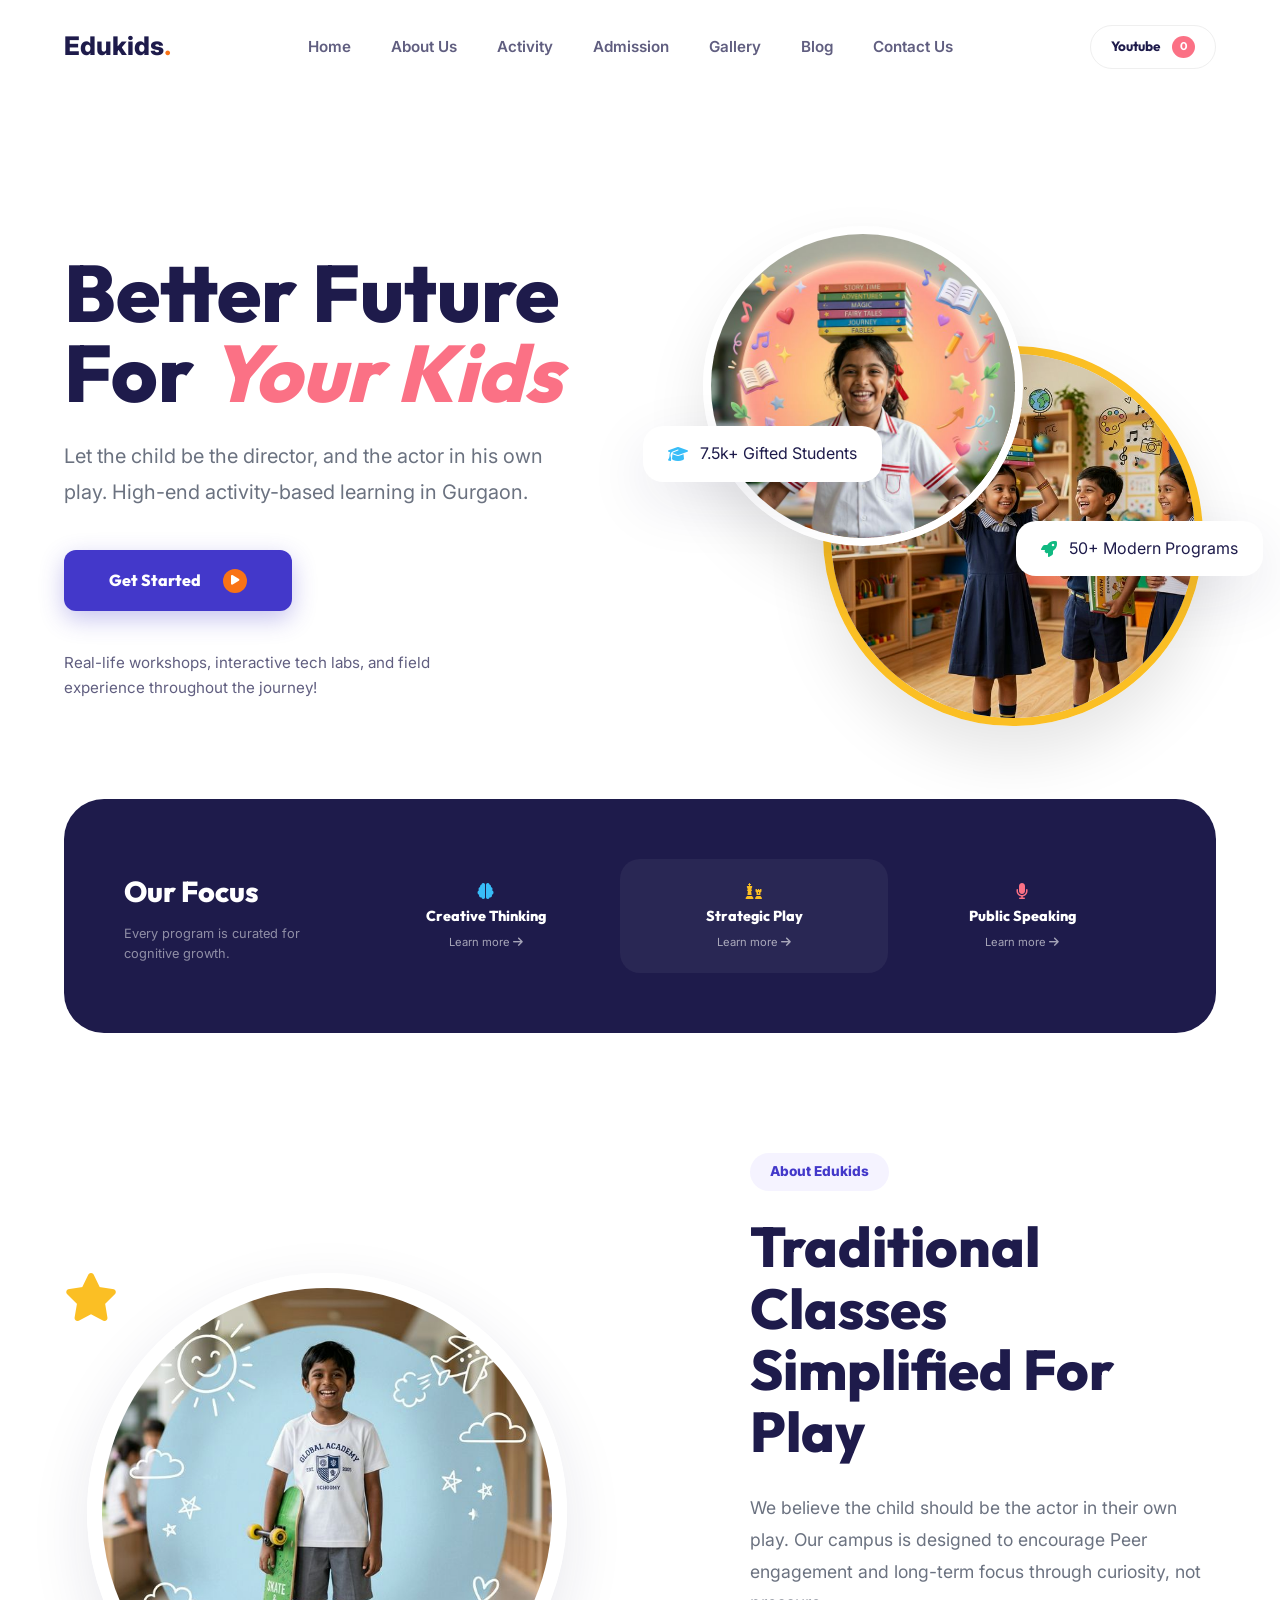
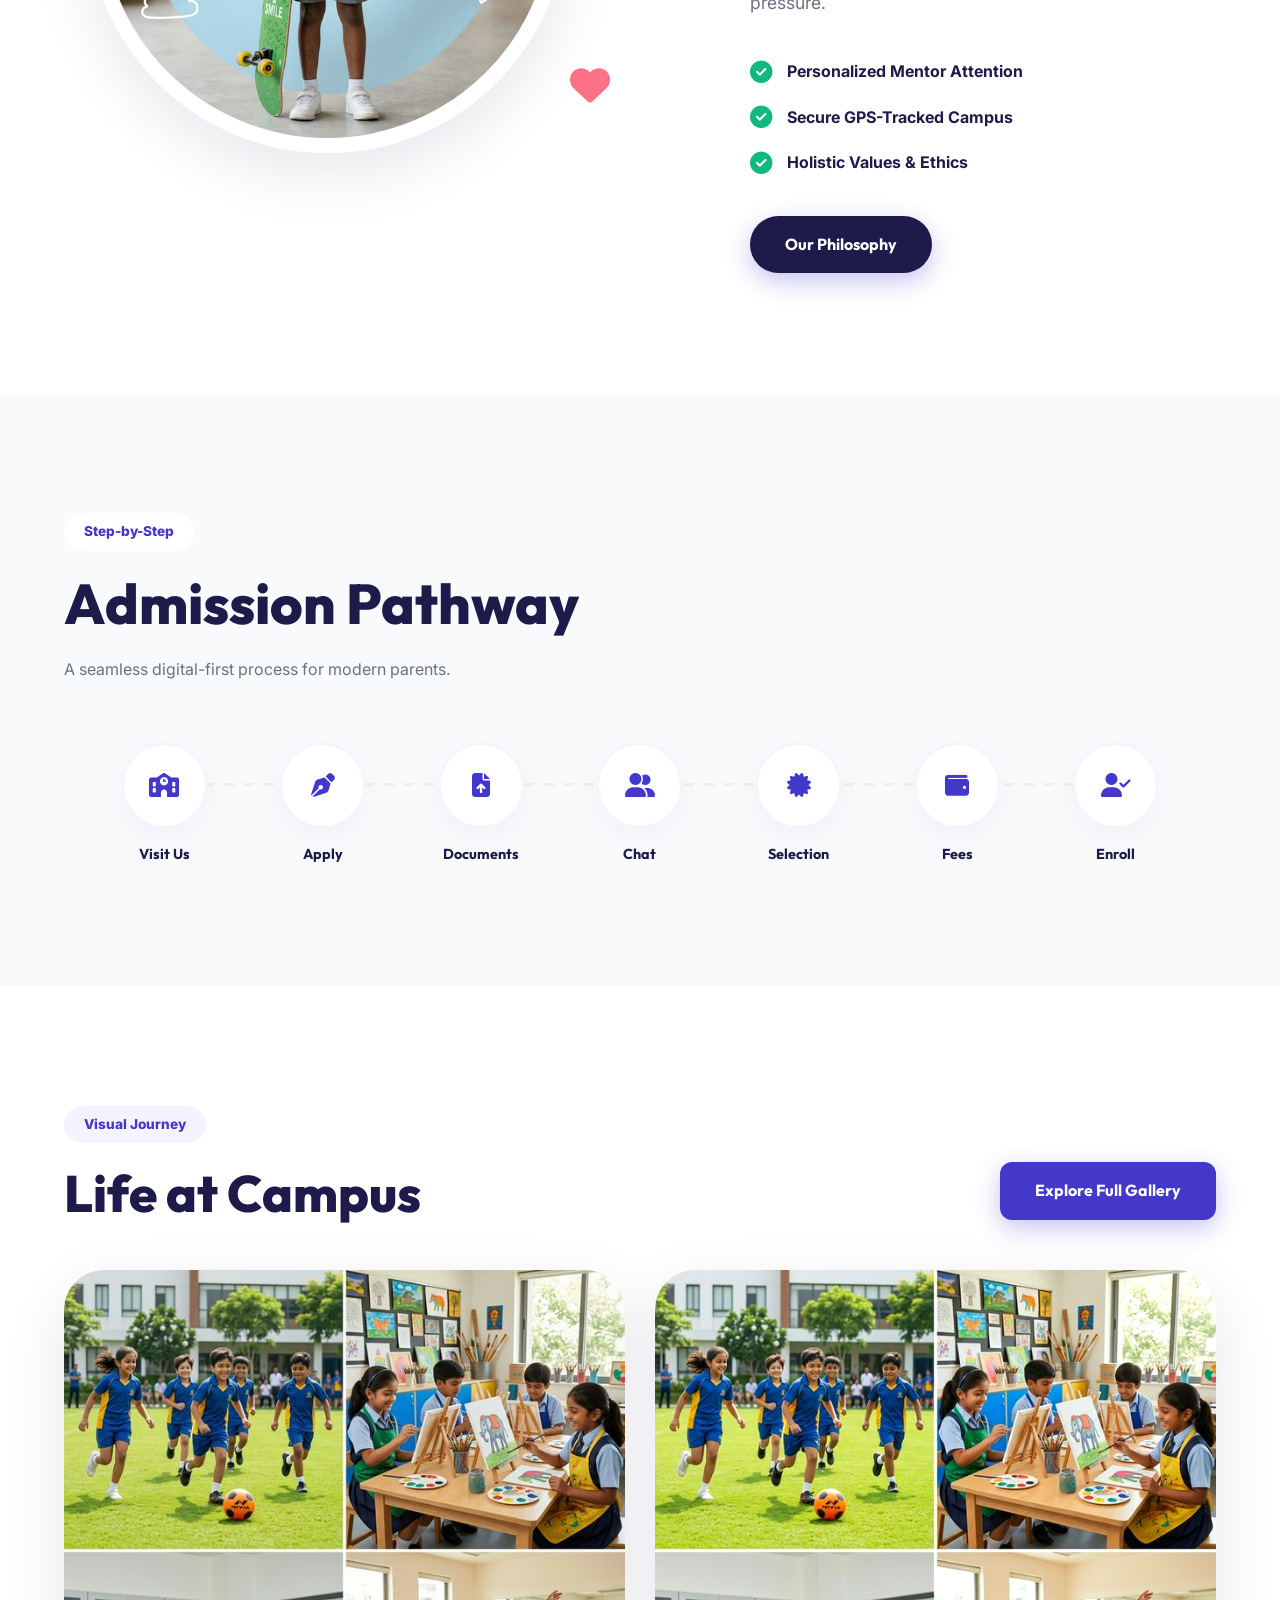
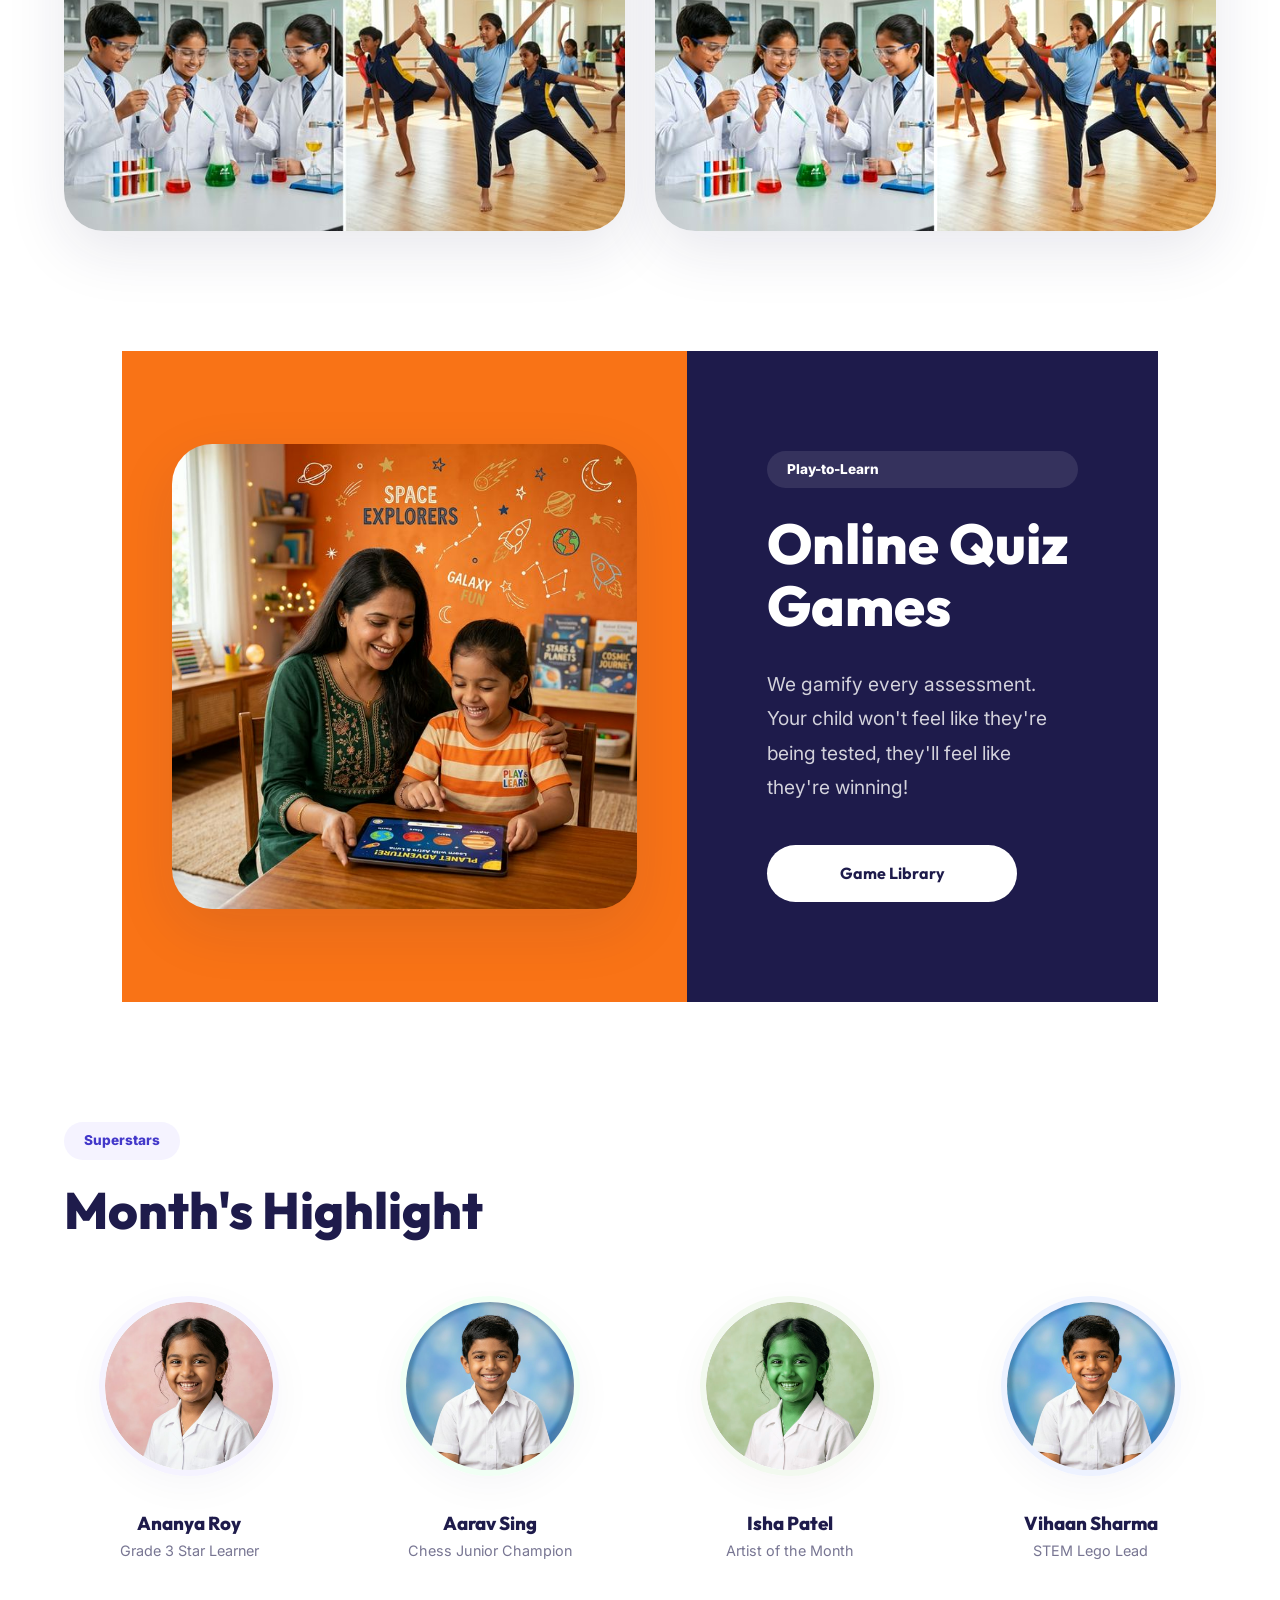
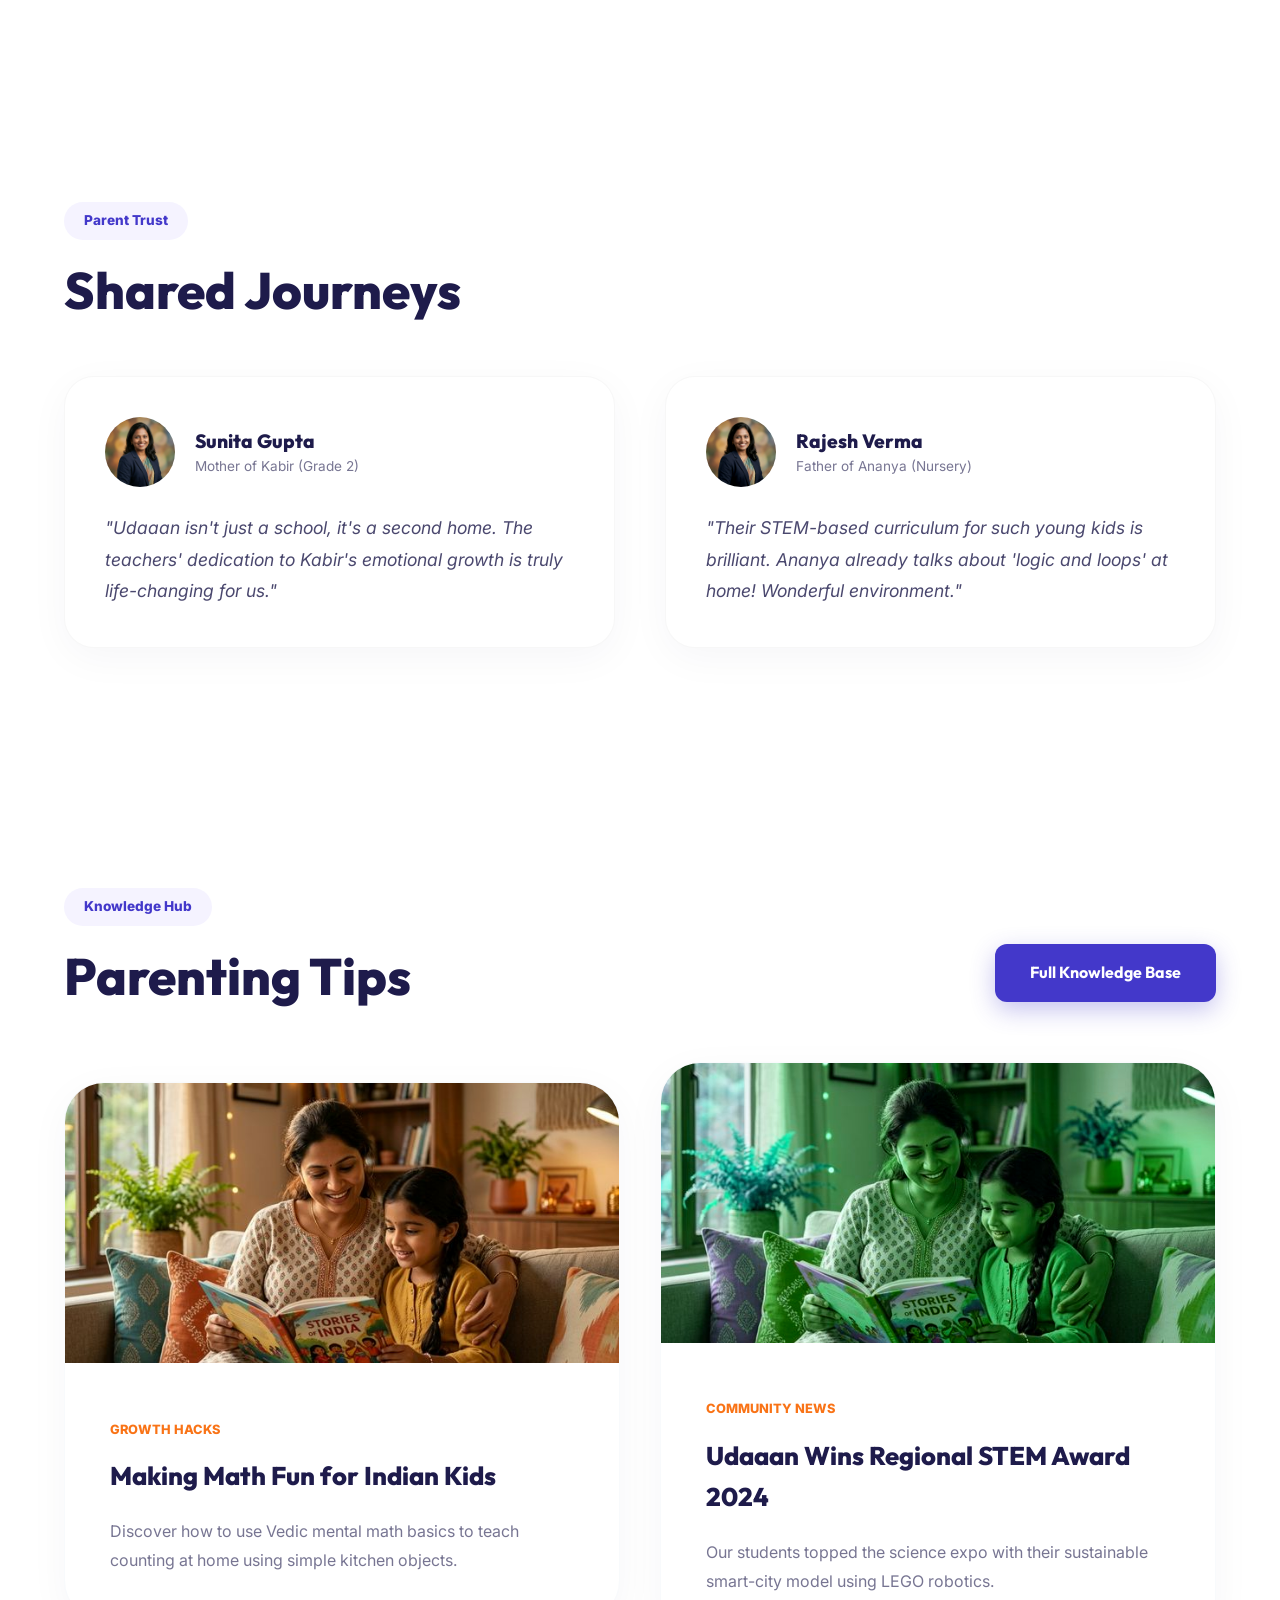
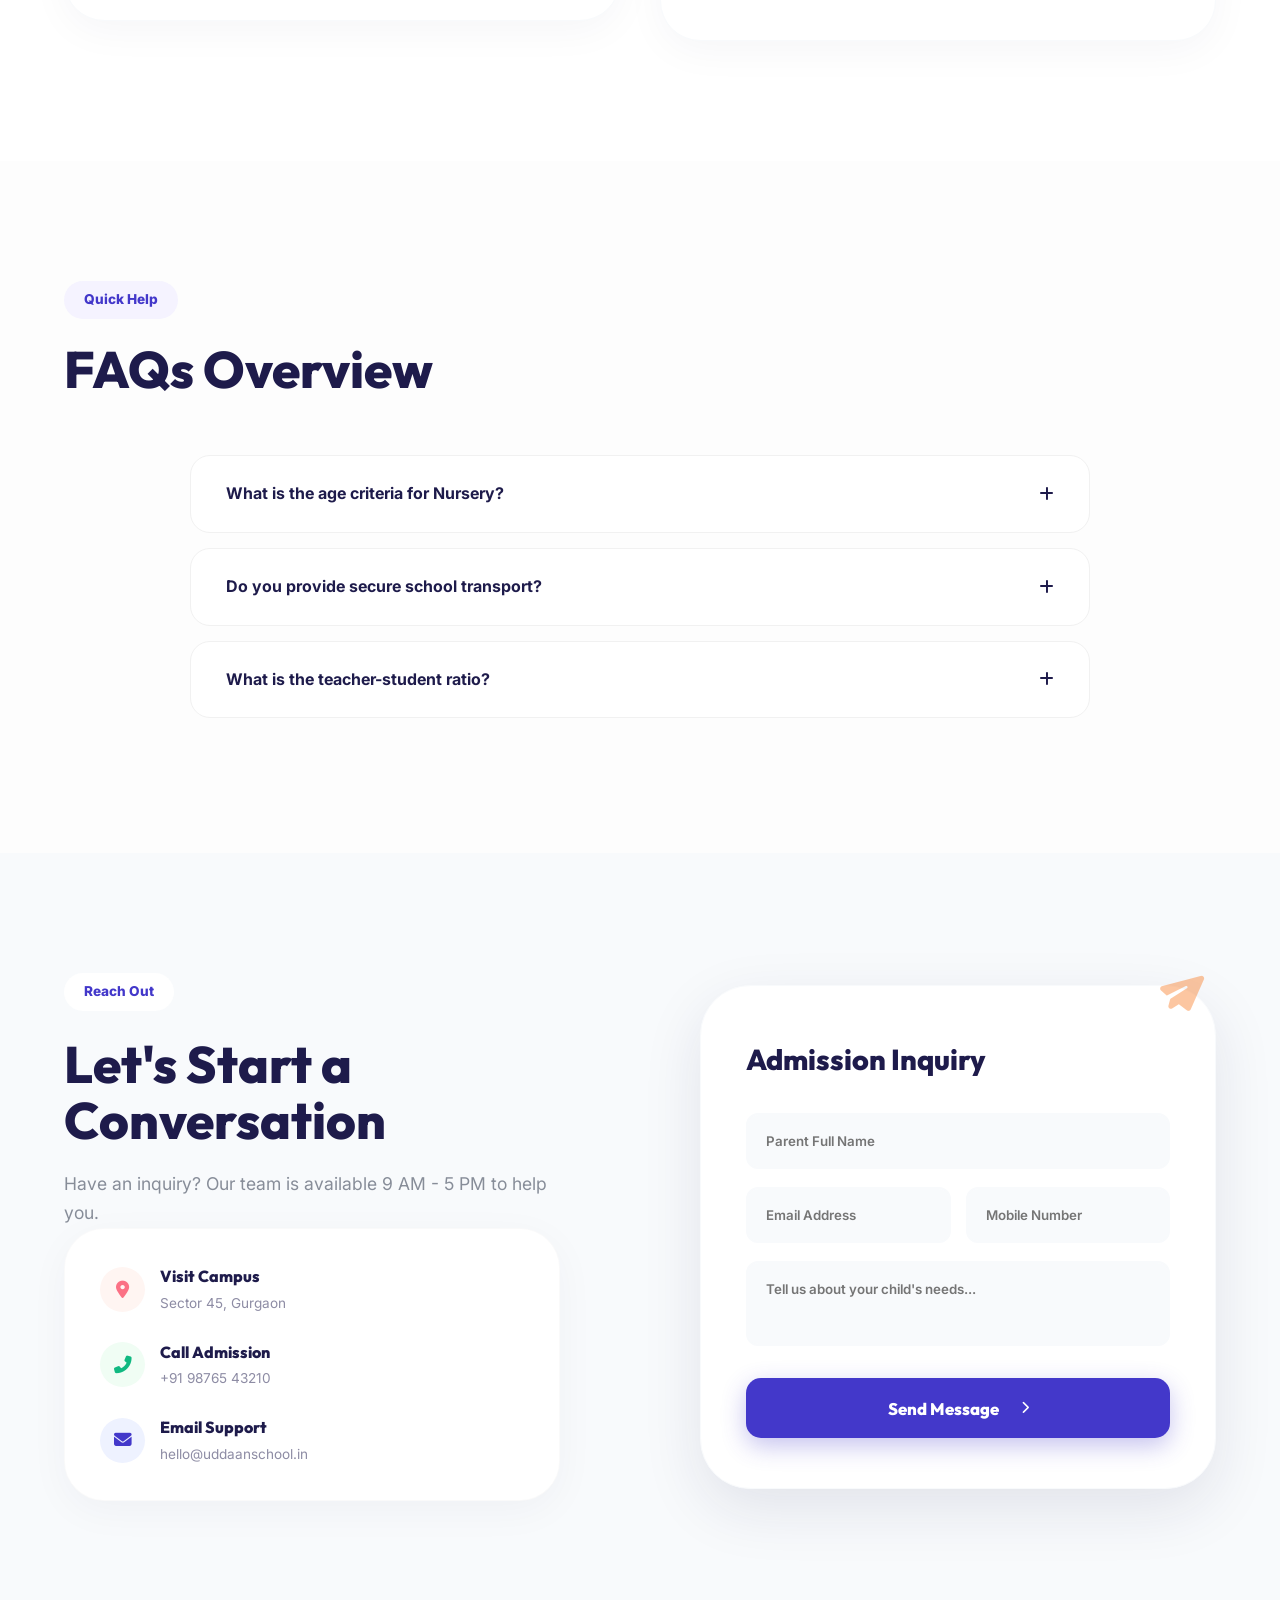
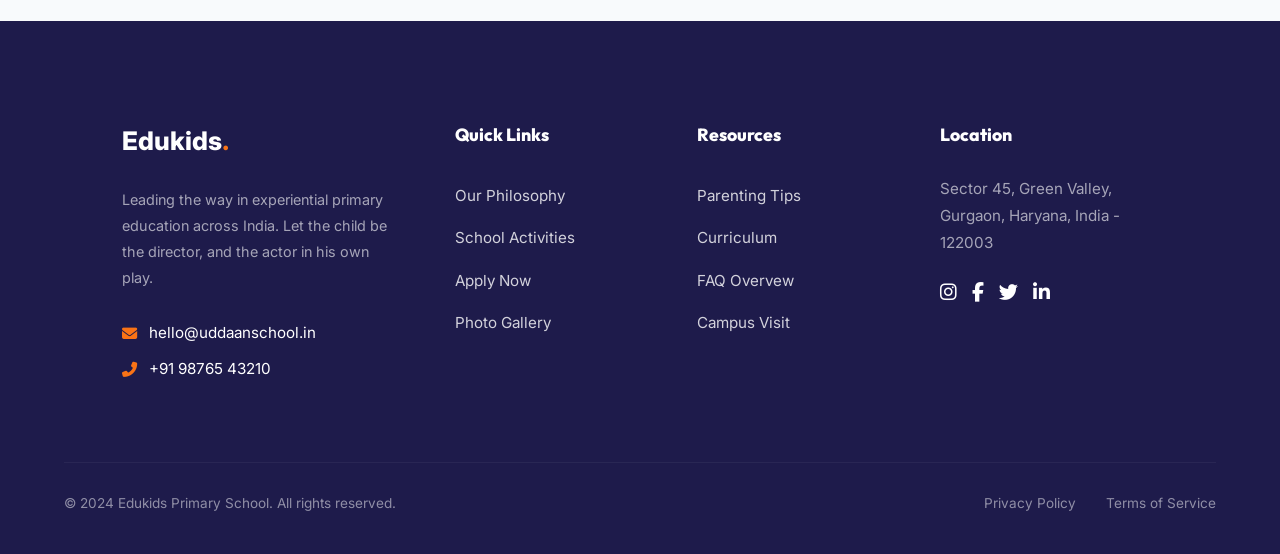
==== index.html @ b92ad5f3 "Initialize Edukids website for Vercel deployment" ====
<!DOCTYPE html>
<html lang="en">
<head>
    <meta charset="UTF-8">
    <meta name="viewport" content="width=device-width, initial-scale=1.0">
    <title>Edukids | The Future of Indian Primary Education</title>
    <link rel="stylesheet" href="style.css">
    <link rel="stylesheet" href="https://cdnjs.cloudflare.com/ajax/libs/font-awesome/6.4.0/css/all.min.css">
    <style>
        /* Specific Hero styles matching Edukids screenshot */
        .hero-images-container { position: relative; width: 500px; height: 500px; margin: 0 auto; }
        .circle-hero-1 { width: 320px; height: 320px; border-radius: 50%; border: 8px solid white; box-shadow: 0 30px 60px rgba(0,0,0,0.1); position: absolute; top: 0; left: 0; z-index: 2; object-fit: cover; }
        .circle-hero-2 { width: 380px; height: 380px; border-radius: 50%; border: 8px solid var(--accent-yellow); box-shadow: 0 30px 60px rgba(0,0,0,0.1); position: absolute; bottom: 0; right: 0; z-index: 1; object-fit: cover; }
        .stat-badge-1 { top: 40%; left: -60px; }
        .stat-badge-2 { bottom: 30%; right: -60px; }

        /* Program pills from screenshot */
        .program-pills { background: var(--primary-navy); padding: 60px; border-radius: 40px; color: white; display: flex; justify-content: space-between; align-items: center; margin-top: -60px; position: relative; z-index: 10; }
        .program-pill-item { text-align: center; flex: 1; transition: var(--transition); padding: 20px; border-radius: 20px; }
        .program-pill-item:hover { background: rgba(255,255,255,0.05); }

        /* FAQ Accordion */
        .faq-item { background: var(--white); border-radius: 20px; margin-bottom: 15px; overflow: hidden; border: 1px solid #f1f1f1; }
        .faq-header { padding: 25px 35px; cursor: pointer; display: flex; justify-content: space-between; align-items: center; font-weight: 700; transition: var(--transition); color: var(--primary-navy); }
        .faq-header:hover { background: #fcfcfc; }
        .faq-body { padding: 0 35px; max-height: 0; transition: all 0.5s cubic-bezier(0.4, 0, 0.2, 1); opacity: 0; color: var(--text-muted); }
        .faq-item.active .faq-body { padding: 0 35px 35px; max-height: 300px; opacity: 1; }
        .faq-item.active .faq-header i { transform: rotate(180deg); color: var(--accent-orange); }

        /* Testimonials */
        .testimonial-card { background: white; padding: 40px; border-radius: 30px; border: 1px solid rgba(0,0,0,0.03); box-shadow: var(--shadow-soft); transition: var(--transition); }
        .testimonial-card:hover { transform: translateY(-10px); box-shadow: var(--shadow-medium); }
    </style>
</head>
<body>

    <header id="header-placeholder"></header>

    <main>
        <!-- 1. HOME BANNER (HERO) -->
        <section class="hero">
            <div class="container grid-2">
                <div class="hero-content">
                    <h1 class="hero-title">Better Future For <span>Your Kids</span></h1>
                    <p class="mb-40" style="font-size: 1.25rem; color: var(--text-muted); line-height: 1.8;">Let the child be the director, and the actor in his own play. High-end activity-based learning in Gurgaon.</p>
                    <a href="admissions.html" class="btn btn-primary" style="background: var(--primary-indigo); padding: 18px 45px; border-radius: 12px; font-weight: 800;">
                        Get Started 
                        <span style="background: var(--accent-orange); width: 24px; height: 24px; border-radius: 50%; display: inline-flex; align-items: center; justify-content: center; font-size: 0.7rem; margin-left: 10px;"><i class="fas fa-play"></i></span>
                    </a>
                    <p class="mt-40" style="font-size: 0.95rem; opacity: 0.7; max-width: 450px;">Real-life workshops, interactive tech labs, and field experience throughout the journey!</p>
                </div>
                <div class="hero-images">
                    <div class="hero-images-container floating">
                        <img src="girl_hero.png" alt="Indian Girl" class="circle-hero-1">
                        <img src="hero_main.png" alt="Indian Boy" class="circle-hero-2">
                        <div class="float-stats stat-badge-1"><i class="fas fa-graduation-cap" style="color: #38bdf8;"></i> 7.5k+ Gifted Students</div>
                        <div class="float-stats stat-badge-2"><i class="fas fa-rocket" style="color: #10b981;"></i> 50+ Modern Programs</div>
                    </div>
                </div>
            </div>
        </section>

        <!-- 2. PROGRAMS PREVIEW -->
        <section style="padding: 0 5%;">
             <div class="container program-pills reveal">
                <div style="flex: 1; max-width: 250px;"><h2 style="font-size: 1.8rem; margin-bottom: 10px;">Our Focus</h2><p style="opacity: 0.5; font-size: 0.8rem;">Every program is curated for cognitive growth.</p></div>
                <div class="program-pill-item"><i class="fas fa-brain" style="color: #38bdf8;"></i><h4 style="font-size: 0.9rem;">Creative Thinking</h4><a href="#" style="font-size: 0.7rem; opacity: 0.6;">Learn more <i class="fas fa-arrow-right"></i></a></div>
                <div class="program-pill-item" style="background: rgba(255,255,255,0.05);"><i class="fas fa-chess" style="color: #fbbf24;"></i><h4 style="font-size: 0.9rem;">Strategic Play</h4><a href="#" style="font-size: 0.7rem; opacity: 0.6;">Learn more <i class="fas fa-arrow-right"></i></a></div>
                <div class="program-pill-item"><i class="fas fa-microphone" style="color: #fb7185;"></i><h4 style="font-size: 0.9rem;">Public Speaking</h4><a href="#" style="font-size: 0.7rem; opacity: 0.6;">Learn more <i class="fas fa-arrow-right"></i></a></div>
             </div>
        </section>

        <!-- 2. ABOUT US PREVIEW -->
        <section class="reveal">
            <div class="container grid-2" style="align-items: center;">
                <div style="position: relative; display: flex; justify-content: center;">
                    <img src="boy_skateboard.png" alt="About" style="width: 480px; height: 480px; border-radius: 50%; object-fit: cover; border: 15px solid white; box-shadow: var(--shadow-medium);">
                    <i class="fas fa-star doodle floating" style="top: 0; left: 0; color: #fbbf24; font-size: 3rem; opacity: 1;"></i>
                    <i class="fas fa-heart doodle" style="bottom: 10%; right: -20px; color: #fb7185; font-size: 2.5rem; opacity: 1;"></i>
                </div>
                <div style="padding-left: 60px;">
                    <span class="section-tag">About Edukids</span>
                    <h2 class="hero-title" style="font-size: 3.5rem; line-height: 1.1;">Traditional Classes <br>Simplified For Play</h2>
                    <p style="margin-top: 30px; font-size: 1.1rem; color: var(--text-muted); line-height: 1.8;">We believe the child should be the actor in their own play. Our campus is designed to encourage Peer engagement and long-term focus through curiosity, not pressure.</p>
                    <ul class="mt-40">
                        <li class="mb-20" style="font-weight: 700; display: flex; align-items: center; gap: 15px;"><i class="fas fa-check-circle" style="color: #10b981; font-size: 1.4rem;"></i> Personalized Mentor Attention</li>
                        <li class="mb-20" style="font-weight: 700; display: flex; align-items: center; gap: 15px;"><i class="fas fa-check-circle" style="color: #10b981; font-size: 1.4rem;"></i> Secure GPS-Tracked Campus</li>
                        <li style="font-weight: 700; display: flex; align-items: center; gap: 15px;"><i class="fas fa-check-circle" style="color: #10b981; font-size: 1.4rem;"></i> Holistic Values & Ethics</li>
                    </ul>
                    <a href="about.html" class="btn btn-primary" style="margin-top: 40px; background: var(--primary-navy);">Our Philosophy</a>
                </div>
            </div>
        </section>

        <!-- 3. ADMISSION PROCESS FLOWCHART -->
        <section style="background: #f8fafc;">
            <div class="container">
                <div class="text-center mb-60">
                    <span class="section-tag" style="background: white;">Step-by-Step</span>
                    <h2 class="hero-title" style="font-size: 3.5rem;">Admission Pathway</h2>
                    <p style="margin-top: 20px; color: var(--text-muted);">A seamless digital-first process for modern parents.</p>
                </div>
                <div class="process-flow reveal">
                    <div class="process-step"><i class="fas fa-school"></i> <h4>Visit Us</h4></div>
                    <div class="process-step"><i class="fas fa-pen-nib"></i> <h4>Apply</h4></div>
                    <div class="process-step"><i class="fas fa-file-upload"></i> <h4>Documents</h4></div>
                    <div class="process-step"><i class="fas fa-user-friends"></i> <h4>Chat</h4></div>
                    <div class="process-step"><i class="fas fa-certificate"></i> <h4>Selection</h4></div>
                    <div class="process-step"><i class="fas fa-wallet"></i> <h4>Fees</h4></div>
                    <div class="process-step"><i class="fas fa-user-check"></i> <h4>Enroll</h4></div>
                </div>
            </div>
        </section>

        <!-- 4. GALLERY PREVIEW -->
        <section class="reveal">
            <div class="container">
                <div style="display: flex; justify-content: space-between; align-items: flex-end; margin-bottom: 50px;">
                    <div><span class="section-tag">Visual Journey</span><h2 class="hero-title" style="font-size: 3.2rem; margin: 0;">Life at Campus</h2></div>
                    <a href="gallery.html" class="btn btn-primary" style="background: var(--primary-indigo); border-radius: 12px;">Explore Full Gallery</a>
                </div>
                <div class="grid-2" style="gap: 30px;">
                    <img src="gallery.png" alt="Gallery" style="width: 100%; border-radius: 40px; box-shadow: var(--shadow-medium);">
                    <img src="gallery.png" alt="Gallery" style="width: 100%; border-radius: 40px; box-shadow: var(--shadow-medium); filter: saturate(1.1) brightness(1.05);">
                </div>
            </div>
        </section>

        <!-- 5. ACTIVITY (QUIZ) -->
        <section style="padding: 0 5%;" class="reveal">
            <div class="container quiz-box">
                <div class="bg-orange" style="display: flex; align-items: center; justify-content: center; padding: 50px;">
                    <img src="quiz_section.png" alt="Quiz" style="width: 100%; border-radius: 40px; box-shadow: var(--shadow-medium);">
                </div>
                <div class="bg-navy" style="padding: 100px 80px; display: flex; flex-direction: column; justify-content: center;">
                    <span class="section-tag" style="background: rgba(255,255,255,0.1); color: white;">Play-to-Learn</span>
                    <h2 style="font-size: 3.5rem; color: white; line-height: 1.1; margin-bottom: 30px;">Online Quiz Games</h2>
                    <p style="opacity: 0.8; color: white; font-size: 1.2rem; line-height: 1.8;">We gamify every assessment. Your child won't feel like they're being tested, they'll feel like they're winning!</p>
                    <a href="activities.html" class="btn" style="background: white; color: var(--primary-navy); margin-top: 40px; max-width: 250px; justify-content: center;">Game Library</a>
                </div>
            </div>
        </section>

        <!-- TESTIMONIALS (SUPERSTARS) -->
        <section class="reveal">
            <div class="container">
                 <div class="text-center mb-60">
                    <span class="section-tag">Superstars</span>
                    <h2 class="hero-title" style="font-size: 3.2rem;">Month's Highlight</h2>
                </div>
                <div class="grid-4" style="gap: 50px;">
                    <div style="text-align: center;"><img src="student_1.png" alt="Kid" style="width: 180px; height: 180px; border-radius: 50%; border: 6px solid var(--secondary-purple); box-shadow: var(--shadow-soft); margin-bottom: 25px;"><h3>Ananya Roy</h3><p style="opacity: 0.6; font-size: 0.9rem;">Grade 3 Star Learner</p></div>
                    <div style="text-align: center;"><img src="student_2.png" alt="Kid" style="width: 180px; height: 180px; border-radius: 50%; border: 6px solid #f0fff4; box-shadow: var(--shadow-soft); margin-bottom: 25px;"><h3>Aarav Sing</h3><p style="opacity: 0.6; font-size: 0.9rem;">Chess Junior Champion</p></div>
                    <div style="text-align: center;"><img src="student_1.png" alt="Kid" style="width: 180px; height: 180px; border-radius: 50%; border: 6px solid #fff5f2; filter: hue-rotate(90deg); box-shadow: var(--shadow-soft); margin-bottom: 25px;"><h3>Isha Patel</h3><p style="opacity: 0.6; font-size: 0.9rem;">Artist of the Month</p></div>
                    <div style="text-align: center;"><img src="student_2.png" alt="Kid" style="width: 180px; height: 180px; border-radius: 50%; border: 6px solid #eef2ff; filter: saturate(1.2); box-shadow: var(--shadow-soft); margin-bottom: 25px;"><h3>Vihaan Sharma</h3><p style="opacity: 0.6; font-size: 0.9rem;">STEM Lego Lead</p></div>
                </div>
            </div>
        </section>

        <!-- TESTIMONIALS (PARENT TRUST) -->
        <section style="background: white;">
            <div class="container">
                <div class="text-center mb-60">
                    <span class="section-tag">Parent Trust</span>
                    <h2 class="hero-title" style="font-size: 3.2rem;">Shared Journeys</h2>
                </div>
                <div class="grid-2" style="gap: 50px;">
                    <div class="testimonial-card">
                        <div style="display: flex; gap: 20px; align-items: center; margin-bottom: 25px;">
                            <img src="parent_avatar.png" alt="Parent" style="width: 70px; height: 70px; border-radius: 50%;">
                            <div><h4 style="margin:0; font-size: 1.2rem;">Sunita Gupta</h4><p style="font-size: 0.85rem; opacity: 0.6;">Mother of Kabir (Grade 2)</p></div>
                        </div>
                        <p style="font-style: italic; opacity: 0.8; line-height: 1.8; font-size: 1.1rem;">"Udaaan isn't just a school, it's a second home. The teachers' dedication to Kabir's emotional growth is truly life-changing for us."</p>
                    </div>
                     <div class="testimonial-card">
                        <div style="display: flex; gap: 20px; align-items: center; margin-bottom: 25px;">
                            <img src="parent_avatar.png" alt="Parent" style="width: 70px; height: 70px; border-radius: 50%; filter: saturate(0.8) contrast(1.1);">
                            <div><h4 style="margin:0; font-size: 1.2rem;">Rajesh Verma</h4><p style="font-size: 0.85rem; opacity: 0.6;">Father of Ananya (Nursery)</p></div>
                        </div>
                        <p style="font-style: italic; opacity: 0.8; line-height: 1.8; font-size: 1.1rem;">"Their STEM-based curriculum for such young kids is brilliant. Ananya already talks about 'logic and loops' at home! Wonderful environment."</p>
                    </div>
                </div>
            </div>
        </section>

        <!-- 7. BLOGS PREVIEW -->
        <section class="reveal">
            <div class="container">
                <div style="display: flex; justify-content: space-between; align-items: flex-end; margin-bottom: 60px;">
                    <div><span class="section-tag">Knowledge Hub</span><h2 class="hero-title" style="font-size: 3.2rem; margin: 0;">Parenting Tips</h2></div>
                    <a href="blog.html" class="btn btn-primary" style="background: var(--primary-indigo); border-radius: 12px;">Full Knowledge Base</a>
                </div>
                <div class="grid-2" style="gap: 40px;">
                    <div style="background: white; border-radius: 40px; box-shadow: var(--shadow-soft); overflow: hidden; border: 1px solid #f8fafc;">
                        <img src="blog_post.png" alt="Blog" style="width: 100%; height: 280px; object-fit: cover;">
                        <div style="padding: 45px;">
                            <span style="font-size: 0.8rem; color: var(--accent-orange); font-weight: 800; text-transform: uppercase;">Growth Hacks</span>
                            <h3 style="margin-top: 15px; font-size: 1.6rem;">Making Math Fun for Indian Kids</h3>
                            <p style="opacity: 0.6; margin-top: 20px; line-height: 1.8;">Discover how to use Vedic mental math basics to teach counting at home using simple kitchen objects.</p>
                        </div>
                    </div>
                    <div style="background: white; border-radius: 40px; box-shadow: var(--shadow-soft); overflow: hidden; border: 1px solid #f8fafc;">
                        <img src="blog_post.png" alt="Blog" style="width: 100%; height: 280px; object-fit: cover; filter: hue-rotate(90deg);">
                        <div style="padding: 45px;">
                            <span style="font-size: 0.8rem; color: var(--accent-orange); font-weight: 800; text-transform: uppercase;">Community News</span>
                            <h3 style="margin-top: 15px; font-size: 1.6rem;">Udaaan Wins Regional STEM Award 2024</h3>
                            <p style="opacity: 0.6; margin-top: 20px; line-height: 1.8;">Our students topped the science expo with their sustainable smart-city model using LEGO robotics.</p>
                        </div>
                    </div>
                </div>
            </div>
        </section>

        <!-- 8. FAQ SECTION -->
        <section class="reveal" style="background: #fdfdfd;">
            <div class="container">
                 <div class="text-center mb-60">
                    <span class="section-tag">Quick Help</span>
                    <h2 class="hero-title" style="font-size: 3.2rem;">FAQs Overview</h2>
                </div>
                <div style="max-width: 900px; margin: 0 auto;">
                    <div class="faq-item">
                        <div class="faq-header">What is the age criteria for Nursery? <i class="fas fa-plus"></i></div>
                        <div class="faq-body"><p>For the session 2024-25, child must be born between April 2020 and March 2021.</p></div>
                    </div>
                    <div class="faq-item">
                        <div class="faq-header">Do you provide secure school transport? <i class="fas fa-plus"></i></div>
                        <div class="faq-body"><p>Yes, we have GPS-tracked secure buses with female attendants covering most of Gurgaon.</p></div>
                    </div>
                    <div class="faq-item">
                        <div class="faq-header">What is the teacher-student ratio? <i class="fas fa-plus"></i></div>
                        <div class="faq-body"><p>We maintain a prime 1:15 ratio to ensure deep personal mentoring for every child.</p></div>
                    </div>
                </div>
            </div>
        </section>

        <!-- 9. CONTACT US SECTION (Improved Layout) -->
        <section class="reveal" style="background-color: #f8fafc; overflow: hidden;">
            <div class="container grid-2" style="gap: 120px; align-items: center;">
                <div style="padding-right: 20px;">
                    <span class="section-tag" style="background: white; color: var(--primary-indigo);">Reach Out</span>
                    <h2 class="hero-title" style="font-size: 3.2rem; margin-bottom: 20px; line-height: 1.1;">Let's Start a <br>Conversation</h2>
                    <p class="mb-30" style="font-size: 1.1rem; color: var(--text-muted); line-height: 1.7; opacity: 0.8;">Have an inquiry? Our team is available 9 AM - 5 PM to help you.</p>
                    
                    <div style="background: white; padding: 35px; border-radius: 40px; box-shadow: var(--shadow-soft); border: 1px solid rgba(0,0,0,0.02);">
                        <div style="display: flex; align-items: center; gap: 15px; margin-bottom: 25px;">
                            <div style="width: 45px; height: 45px; background: #fff5f2; color: #fb7185; border-radius: 50%; display: flex; align-items: center; justify-content: center; font-size: 1.1rem;"><i class="fas fa-map-marker-alt"></i></div>
                            <div><h4 style="margin:0; font-size: 1rem;">Visit Campus</h4><p style="margin-top: 3px; opacity: 0.5; font-size: 0.85rem;">Sector 45, Gurgaon</p></div>
                        </div>
                        <div style="display: flex; align-items: center; gap: 15px; margin-bottom: 25px;">
                            <div style="width: 45px; height: 45px; background: #f0fdf4; color: #10b981; border-radius: 50%; display: flex; align-items: center; justify-content: center; font-size: 1.1rem;"><i class="fas fa-phone-alt"></i></div>
                            <div><h4 style="margin:0; font-size: 1rem;">Call Admission</h4><p style="margin-top: 3px; opacity: 0.5; font-size: 0.85rem;">+91 98765 43210</p></div>
                        </div>
                        <div style="display: flex; align-items: center; gap: 15px;">
                            <div style="width: 45px; height: 45px; background: #eef2ff; color: #4338ca; border-radius: 50%; display: flex; align-items: center; justify-content: center; font-size: 1.1rem;"><i class="fas fa-envelope"></i></div>
                            <div><h4 style="margin:0; font-size: 1rem;">Email Support</h4><p style="margin-top: 3px; opacity: 0.5; font-size: 0.85rem;">hello@uddaanschool.in</p></div>
                        </div>
                    </div>
                </div>
                
                <div style="background: white; padding: 50px 45px; border-radius: 50px; box-shadow: var(--shadow-medium); position: relative; border: 1px solid #f8fafc;">
                    <i class="fas fa-paper-plane doodle" style="top: -15px; right: 15px; font-size: 2.5rem; color: var(--accent-orange); opacity: 0.4; transform: rotate(15deg);"></i>
                    <h3 style="font-size: 1.8rem; margin-bottom: 30px; color: var(--primary-navy);">Admission Inquiry</h3>
                    <form id="homeContactForm">
                        <div style="margin-bottom: 18px;">
                            <input type="text" placeholder="Parent Full Name" style="width: 100%; padding: 18px; border-radius: 12px; border: 2px solid #f8fafc; background: #f8fafc; font-family: inherit; font-weight: 600;">
                        </div>
                        <div style="display: grid; grid-template-columns: 1fr 1fr; gap: 15px; margin-bottom: 18px;">
                            <input type="email" placeholder="Email Address" style="width: 100%; padding: 18px; border-radius: 12px; border: 2px solid #f8fafc; background: #f8fafc; font-family: inherit; font-weight: 600;">
                            <input type="tel" placeholder="Mobile Number" style="width: 100%; padding: 18px; border-radius: 12px; border: 2px solid #f8fafc; background: #f8fafc; font-family: inherit; font-weight: 600;">
                        </div>
                        <div style="margin-bottom: 25px;">
                            <textarea placeholder="Tell us about your child's needs..." style="width: 100%; padding: 18px; border-radius: 12px; border: 2px solid #f8fafc; background: #f8fafc; height: 85px; font-family: inherit; resize: none; font-weight: 600;"></textarea>
                        </div>
                        <button class="btn btn-primary" style="width: 100%; justify-content: center; height: 60px; border-radius: 15px; font-size: 1.05rem; background: var(--primary-indigo); font-weight: 800; border: none; cursor: pointer;">Send Message <i class="fas fa-chevron-right" style="margin-left: 10px; font-size: 0.8rem;"></i></button>
                    </form>
                </div>
            </div>
        </section>
    </main>

    <footer id="footer-placeholder"></footer>

    <script src="main.js"></script>
    <script>
        // FAQ Toggle Logic
        document.querySelectorAll('.faq-header').forEach(header => {
            header.addEventListener('click', () => {
                const item = header.parentElement;
                item.classList.toggle('active');
            });
        });

        // Contact Form Logic
        const contactForm = document.getElementById('homeContactForm');
        if (contactForm) {
            contactForm.addEventListener('submit', (e) => {
                e.preventDefault();
                alert('Thank you! Your message has been sent to Edukids. Our coordinator will contact you shortly.');
                contactForm.reset();
            });
        }
    </script>
</body>
</html>
---- style.css ----
@import url('https://fonts.googleapis.com/css2?family=Outfit:wght@300;400;500;600;700;800&family=Inter:wght@300;400;500;600&display=swap');

:root {
    /* Color Palette - Exact Edukids Vibe */
    --primary-navy: #1e1b4b;
    --primary-indigo: #4338ca;
    --secondary-purple: #f5f3ff;
    --accent-yellow: #fbbf24;
    --accent-orange: #f97316;
    --accent-coral: #fb7185;
    --accent-mint: #10b981;
    --bg-light: #ffffff;
    --text-dark: #1e1b4b;
    --text-muted: #6b7280;
    --white: #ffffff;
    --radius-lg: 50px;
    --radius-md: 30px;
    --transition: all 0.4s cubic-bezier(0.4, 0, 0.2, 1);
    --shadow-soft: 0 10px 40px rgba(30, 27, 75, 0.04);
    --shadow-medium: 0 20px 60px rgba(30, 27, 75, 0.1);
}

* {
    margin: 0;
    padding: 0;
    box-sizing: border-box;
}

html {
    scroll-behavior: smooth;
}

body {
    font-family: 'Inter', sans-serif;
    color: var(--text-dark);
    background-color: var(--bg-light);
    line-height: 1.6;
    overflow-x: hidden;
}

h1,
h2,
h3,
h4,
.font-heading {
    font-family: 'Outfit', sans-serif;
    font-weight: 800;
}

a {
    text-decoration: none;
    color: inherit;
    transition: var(--transition);
}

ul {
    list-style: none;
}

.container {
    max-width: 1400px;
    margin: 0 auto;
    padding: 0 5%;
}

section {
    padding: 120px 0;
    position: relative;
}

/* Spacing Utilities */
.mb-20 {
    margin-bottom: 20px;
}

.mb-40 {
    margin-bottom: 40px;
}

.mb-60 {
    margin-bottom: 60px;
}

.mt-20 {
    margin-top: 20px;
}

.mt-40 {
    margin-top: 40px;
}

/* Doodles Decor */
.doodle {
    position: absolute;
    opacity: 0.15;
    z-index: 0;
    pointer-events: none;
}

/* Buttons */
.btn {
    display: inline-flex;
    align-items: center;
    gap: 12px;
    padding: 16px 35px;
    border-radius: 50px;
    font-weight: 700;
    font-family: 'Outfit', sans-serif;
    transition: var(--transition);
    border: none;
    cursor: pointer;
}

.btn-primary {
    background: var(--primary-indigo);
    color: var(--white);
    box-shadow: 0 8px 25px rgba(67, 56, 202, 0.3);
}

.btn-primary:hover {
    transform: translateY(-3px);
    box-shadow: 0 12px 35px rgba(67, 56, 202, 0.4);
}

.btn-youtube {
    background: var(--white);
    color: var(--primary-navy);
    border: 1px solid #efefef;
    padding: 10px 20px;
    font-size: 0.85rem;
}

/* Header */
nav {
    display: flex;
    justify-content: space-between;
    align-items: center;
    padding: 25px 5%;
    background: var(--white);
    position: sticky;
    top: 0;
    z-index: 1000;
}

.logo-text {
    font-size: 1.6rem;
    font-weight: 800;
    color: var(--primary-navy);
}

.logo-dot {
    color: var(--accent-orange);
}

.nav-links {
    display: flex;
    gap: 40px;
}

.nav-links a {
    font-weight: 600;
    font-size: 0.95rem;
    opacity: 0.7;
}

.nav-links a:hover {
    opacity: 1;
    color: var(--primary-indigo);
}

/* Hero */
.hero {
    min-height: 85vh;
    display: flex;
    align-items: center;
    padding: 60px 0;
}

.hero-content {
    flex: 1;
    z-index: 2;
    position: relative;
}

.hero-title {
    font-size: 5rem;
    line-height: 1;
    margin-bottom: 25px;
    color: var(--primary-navy);
}

.hero-title span {
    color: var(--accent-coral);
    font-style: italic;
}

.hero-images {
    flex: 1.2;
    position: relative;
    display: flex;
    justify-content: center;
    align-items: center;
}

/* Grid Sections */
.grid-2 {
    display: grid;
    grid-template-columns: 1fr 1fr;
    gap: 100px;
    align-items: center;
}

.grid-4 {
    display: grid;
    grid-template-columns: repeat(4, 1fr);
    gap: 30px;
}

/* Floating Stats */
.float-stats {
    background: var(--white);
    padding: 15px 25px;
    border-radius: 20px;
    box-shadow: var(--shadow-medium);
    position: absolute;
    z-index: 3;
    display: flex;
    align-items: center;
    gap: 12px;
}

/* Animations */
@keyframes float {
    0% {
        transform: translateY(0);
    }

    50% {
        transform: translateY(-20px);
    }

    100% {
        transform: translateY(0);
    }
}

.floating {
    animation: float 6s ease-in-out infinite;
}

.reveal {
    opacity: 0;
    transform: translateY(50px);
    transition: all 0.8s ease-out;
}

.reveal.active {
    opacity: 1;
    transform: translateY(0);
}

/* Cards & Section Styles from Screenshot */
.section-tag {
    background: var(--secondary-purple);
    color: var(--primary-indigo);
    padding: 8px 20px;
    border-radius: 30px;
    font-weight: 800;
    font-size: 0.85rem;
    margin-bottom: 25px;
    display: inline-block;
}

/* Flowchart (Admission) */
.process-flow {
    display: flex;
    justify-content: space-between;
    position: relative;
    margin-top: 60px;
    padding: 0 40px;
}

.process-flow::before {
    content: '';
    position: absolute;
    top: 40px;
    left: 100px;
    right: 100px;
    height: 3px;
    background: repeating-linear-gradient(to right, #efefef 0, #efefef 10px, transparent 10px, transparent 20px);
    z-index: 1;
}

.process-step {
    text-align: center;
    width: 120px;
    position: relative;
    z-index: 2;
    transition: var(--transition);
}

.process-step i {
    width: 85px;
    height: 85px;
    background: var(--white);
    border-radius: 50%;
    display: flex;
    align-items: center;
    justify-content: center;
    font-size: 1.5rem;
    color: var(--primary-indigo);
    border: 2px solid var(--secondary-purple);
    box-shadow: var(--shadow-soft);
    margin: 0 auto 15px;
    position: relative;
}

.process-step:hover {
    transform: translateY(-5px);
}

.process-step:hover i {
    background: var(--primary-indigo);
    color: white;
    border-color: var(--primary-indigo);
    box-shadow: 0 15px 30px rgba(67, 56, 202, 0.2);
}

.process-step h4 {
    font-size: 0.9rem;
    font-weight: 700;
    color: var(--primary-navy);
}

.classroom-box {
    background: var(--white);
    position: relative;
    border-radius: var(--radius-lg);
    overflow: visible;
}

.quiz-box {
    display: grid;
    grid-template-columns: 1.2fr 1fr;
    border-radius: var(--radius-lg);
    overflow: hidden;
    height: auto;
    min-height: 500px;
}

/* Form Elements (Global) */
input,
textarea,
select {
    transition: var(--transition);
}

input:focus,
textarea:focus {
    outline: none;
    border-color: var(--primary-indigo) !important;
    box-shadow: 0 0 0 4px rgba(67, 56, 202, 0.05);
}

/* Background Utility Classes */
.bg-navy {
    background-color: var(--primary-navy) !important;
    color: var(--white);
}

.bg-orange {
    background-color: var(--accent-orange) !important;
    color: var(--white);
}

@media (max-width: 992px) {
    .hero-title {
        font-size: 3.5rem;
    }

    .grid-2,
    .quiz-box {
        grid-template-columns: 1fr;
        height: auto;
        gap: 40px;
    }

    .nav-links {
        display: none;
    }

    .process-flow {
        flex-direction: column;
        gap: 40px;
        padding: 0;
    }

    .process-flow::before {
        display: none;
    }

    .process-step {
        width: 100%;
        display: flex;
        align-items: center;
        gap: 20px;
        text-align: left;
    }

    .process-step i {
        margin: 0;
    }
}
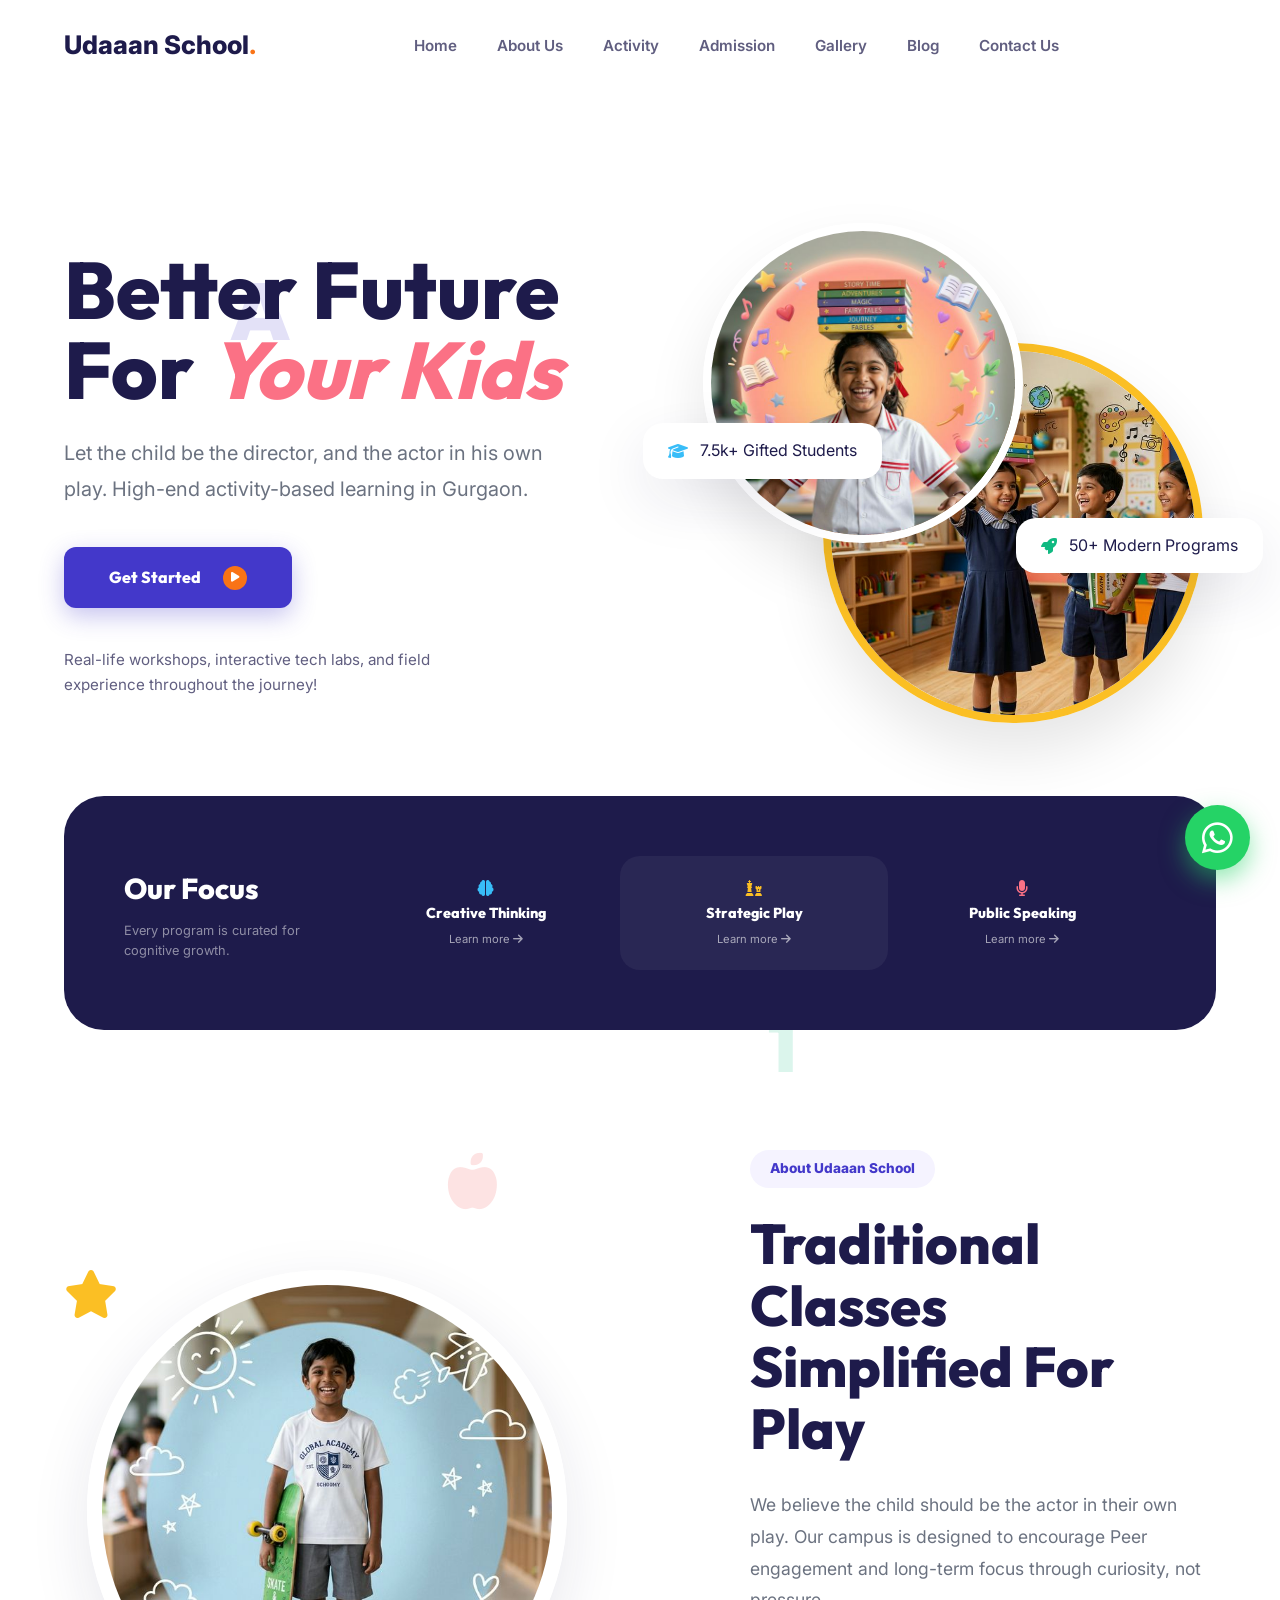
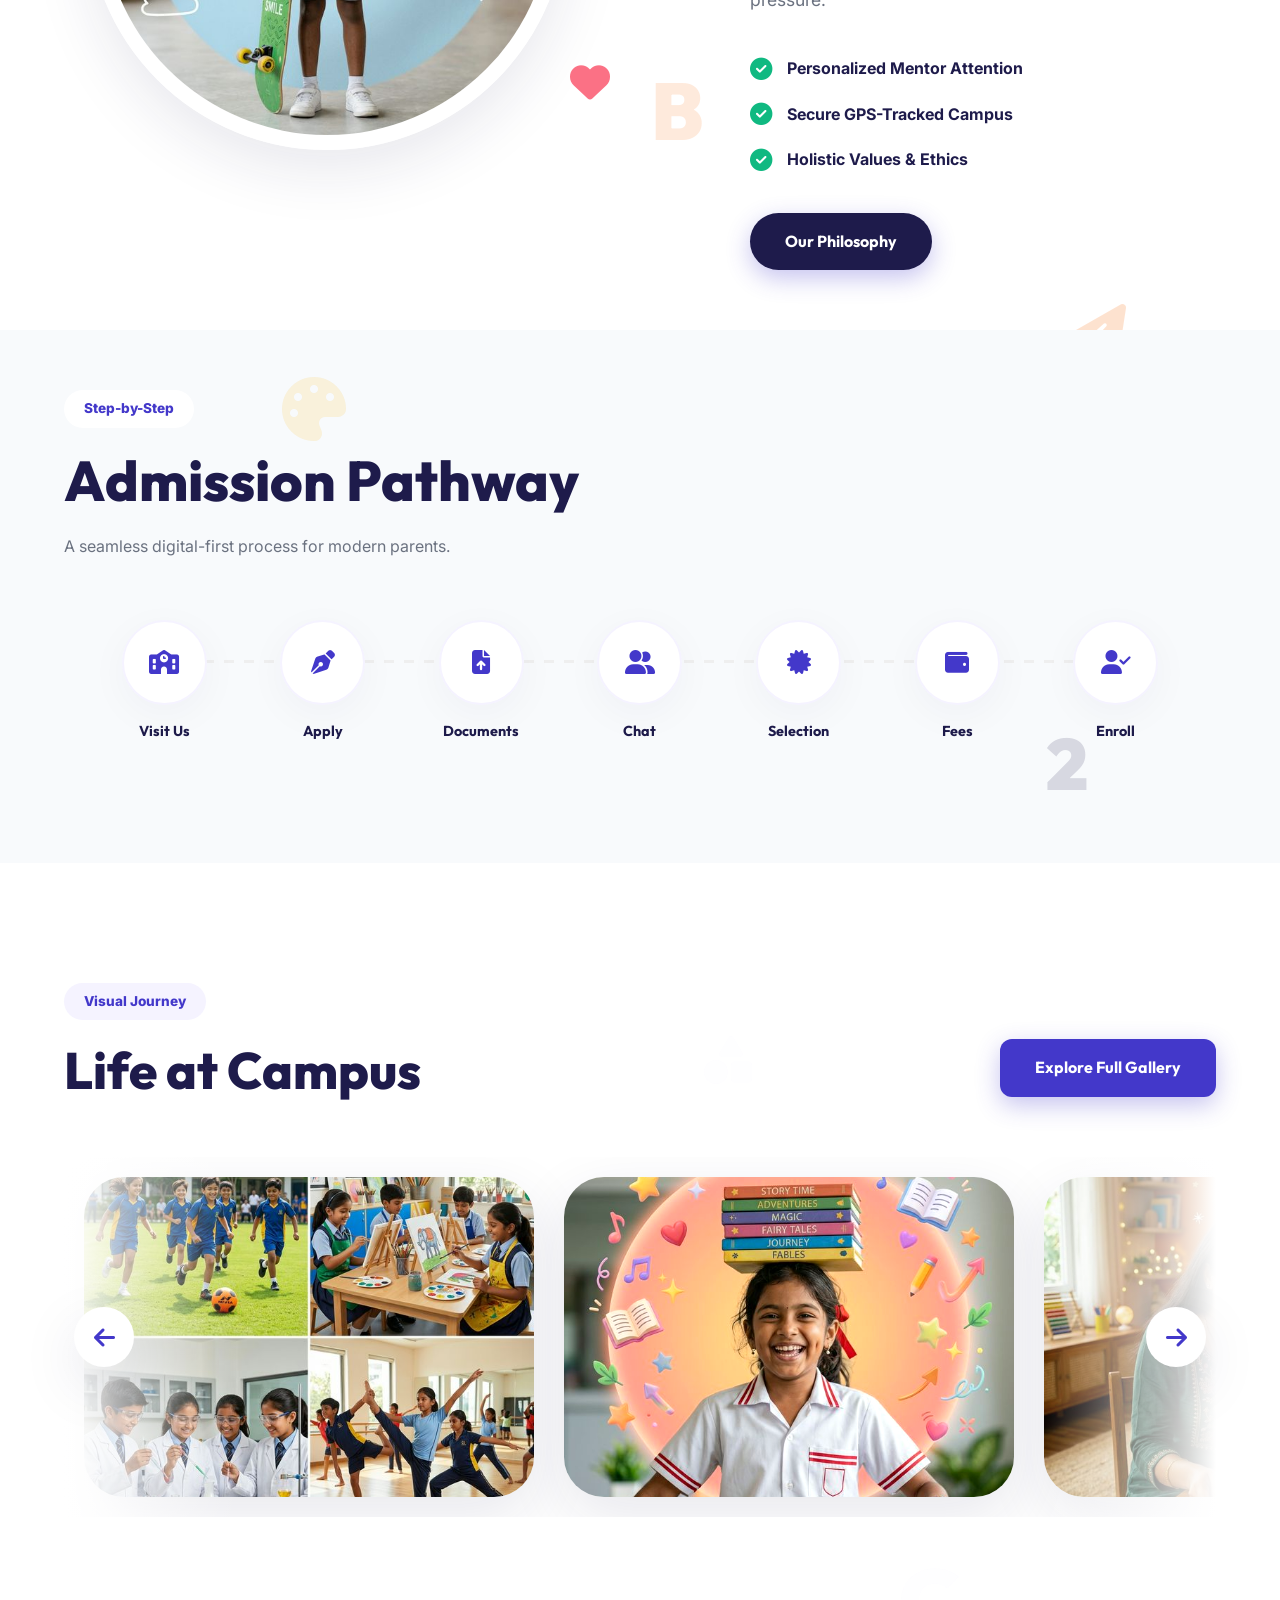
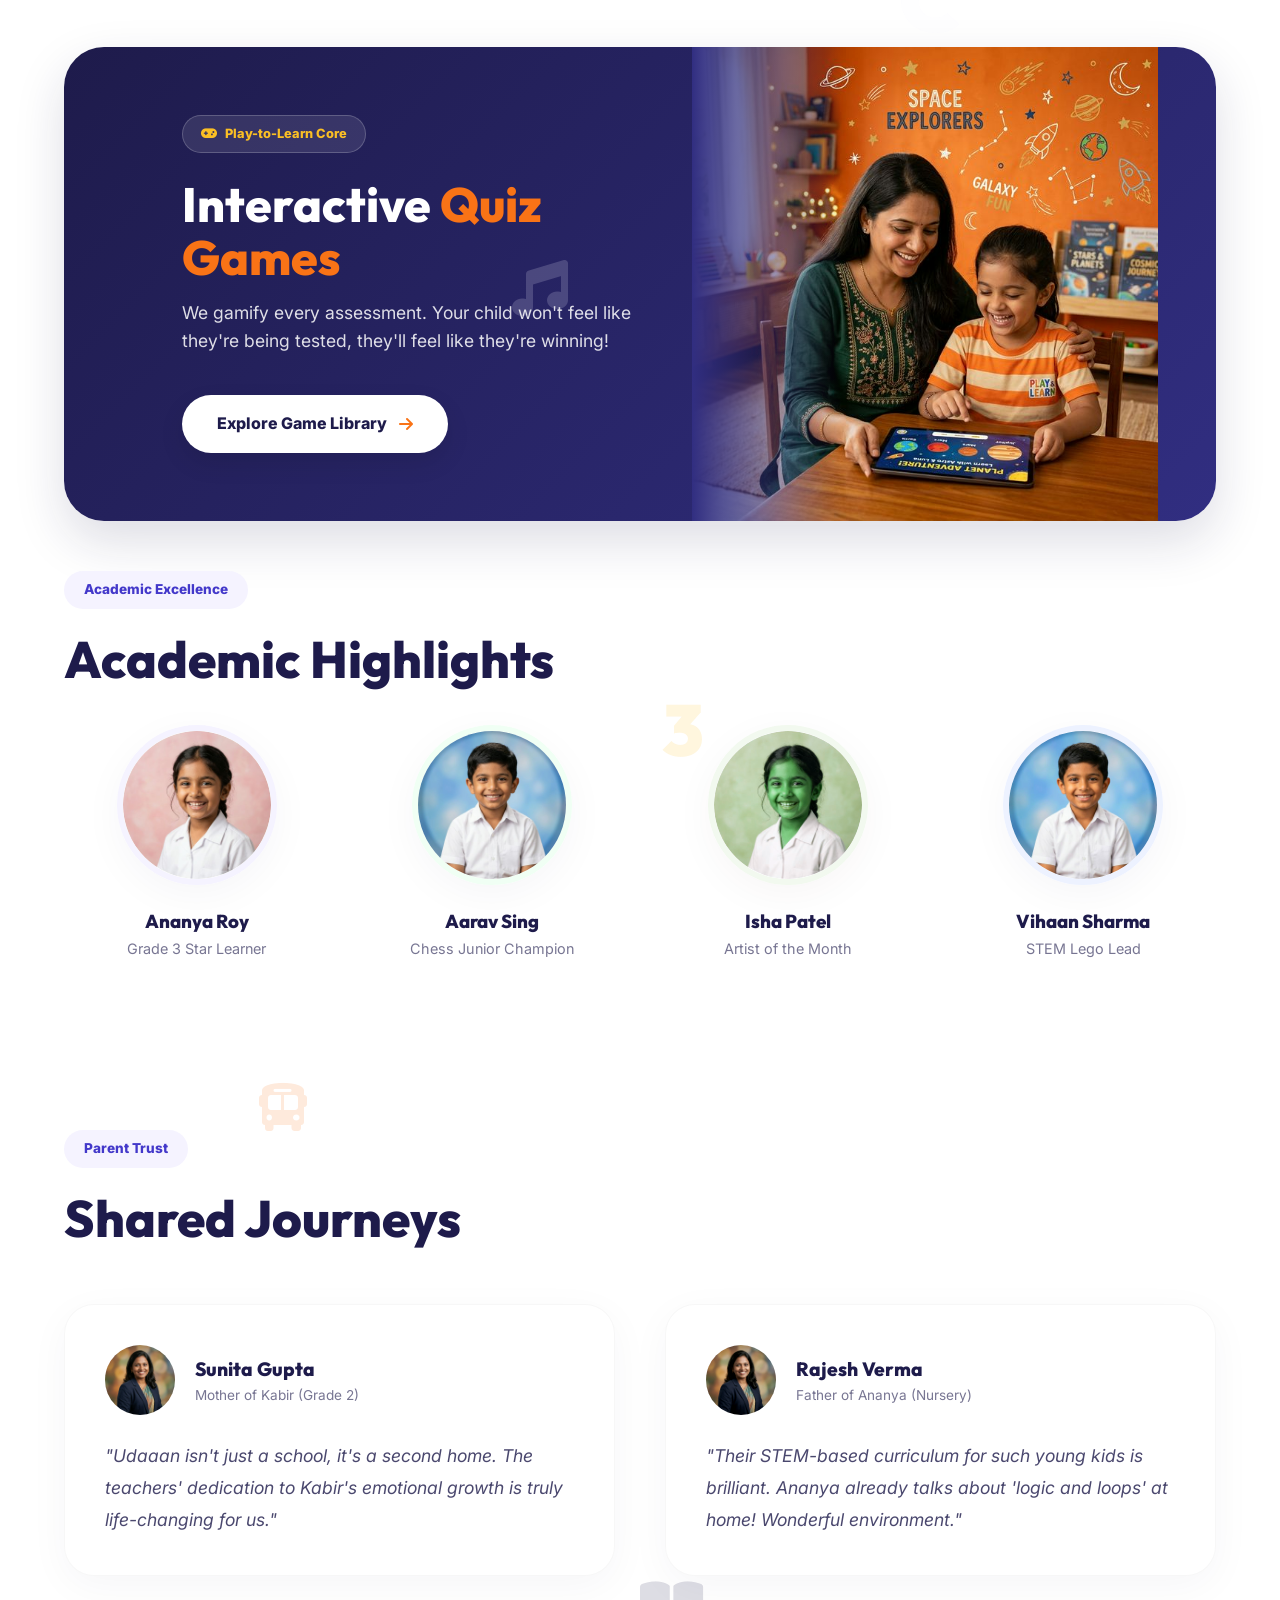
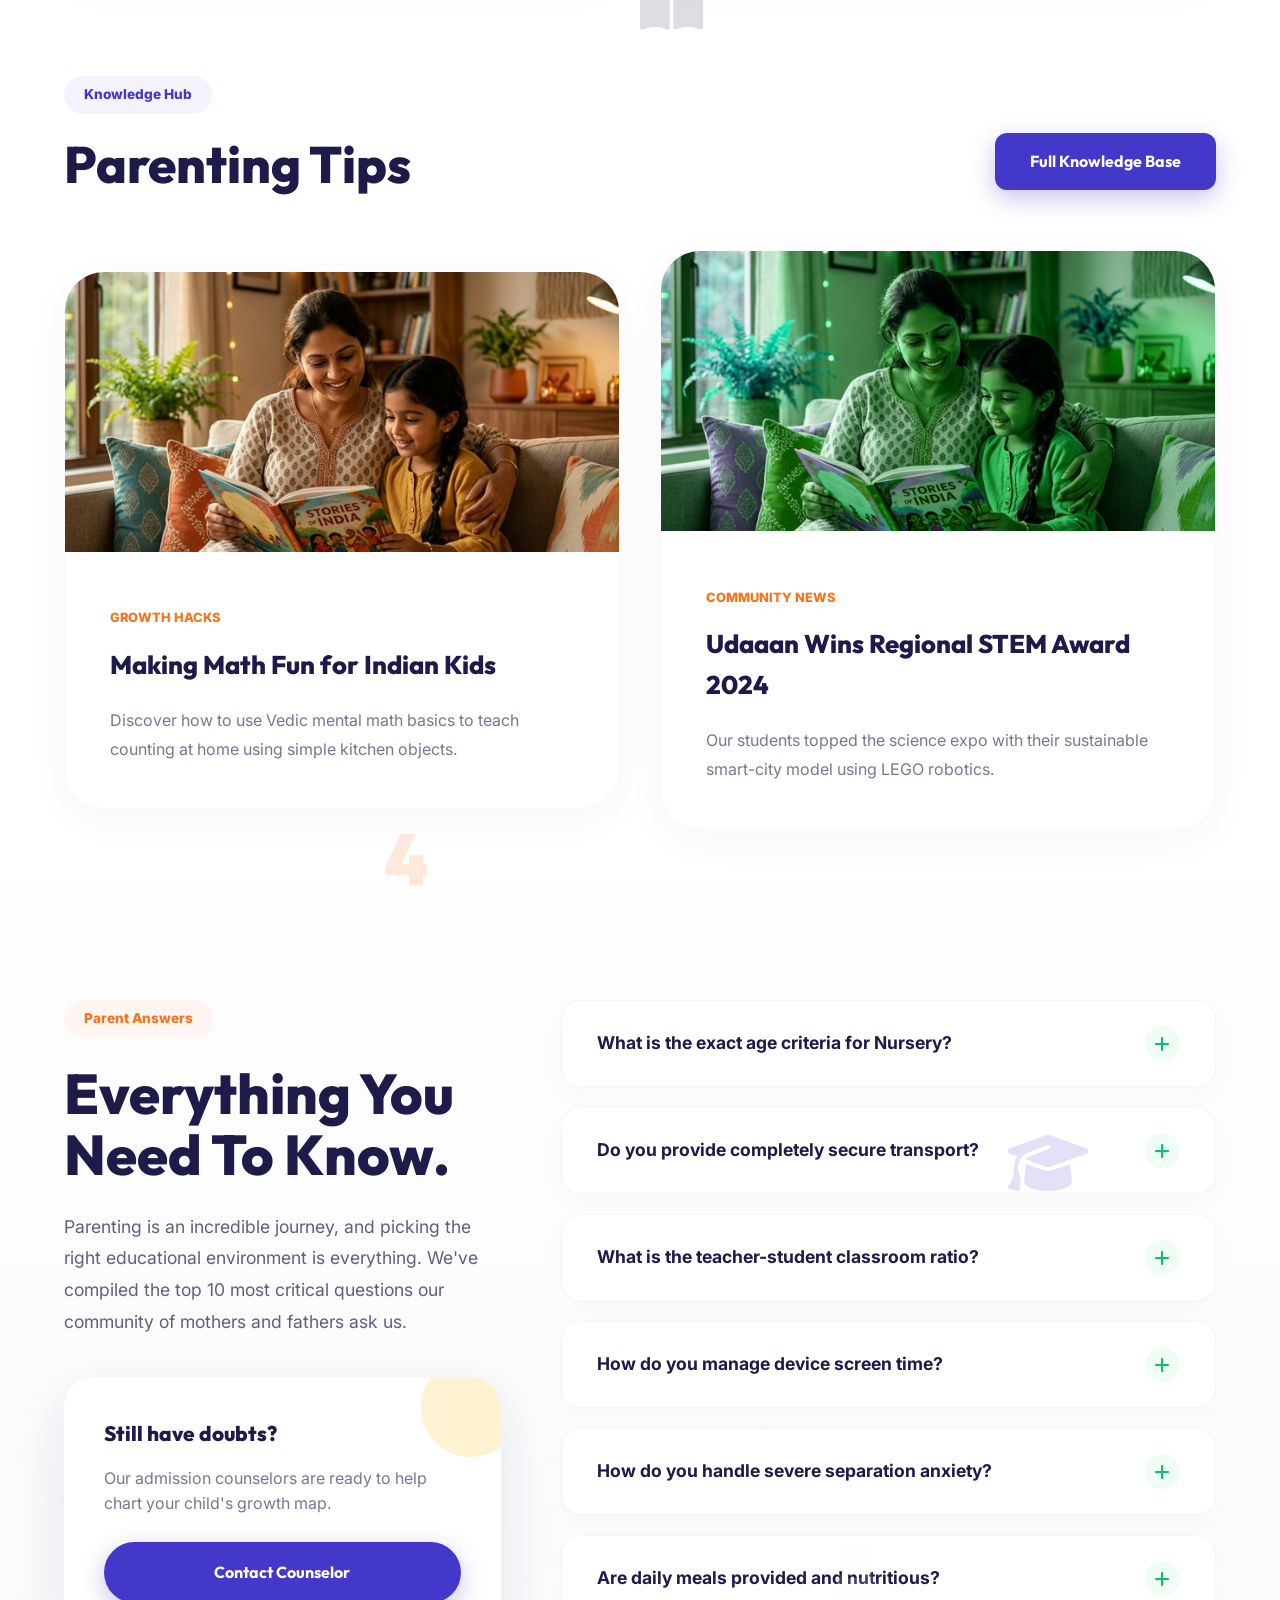
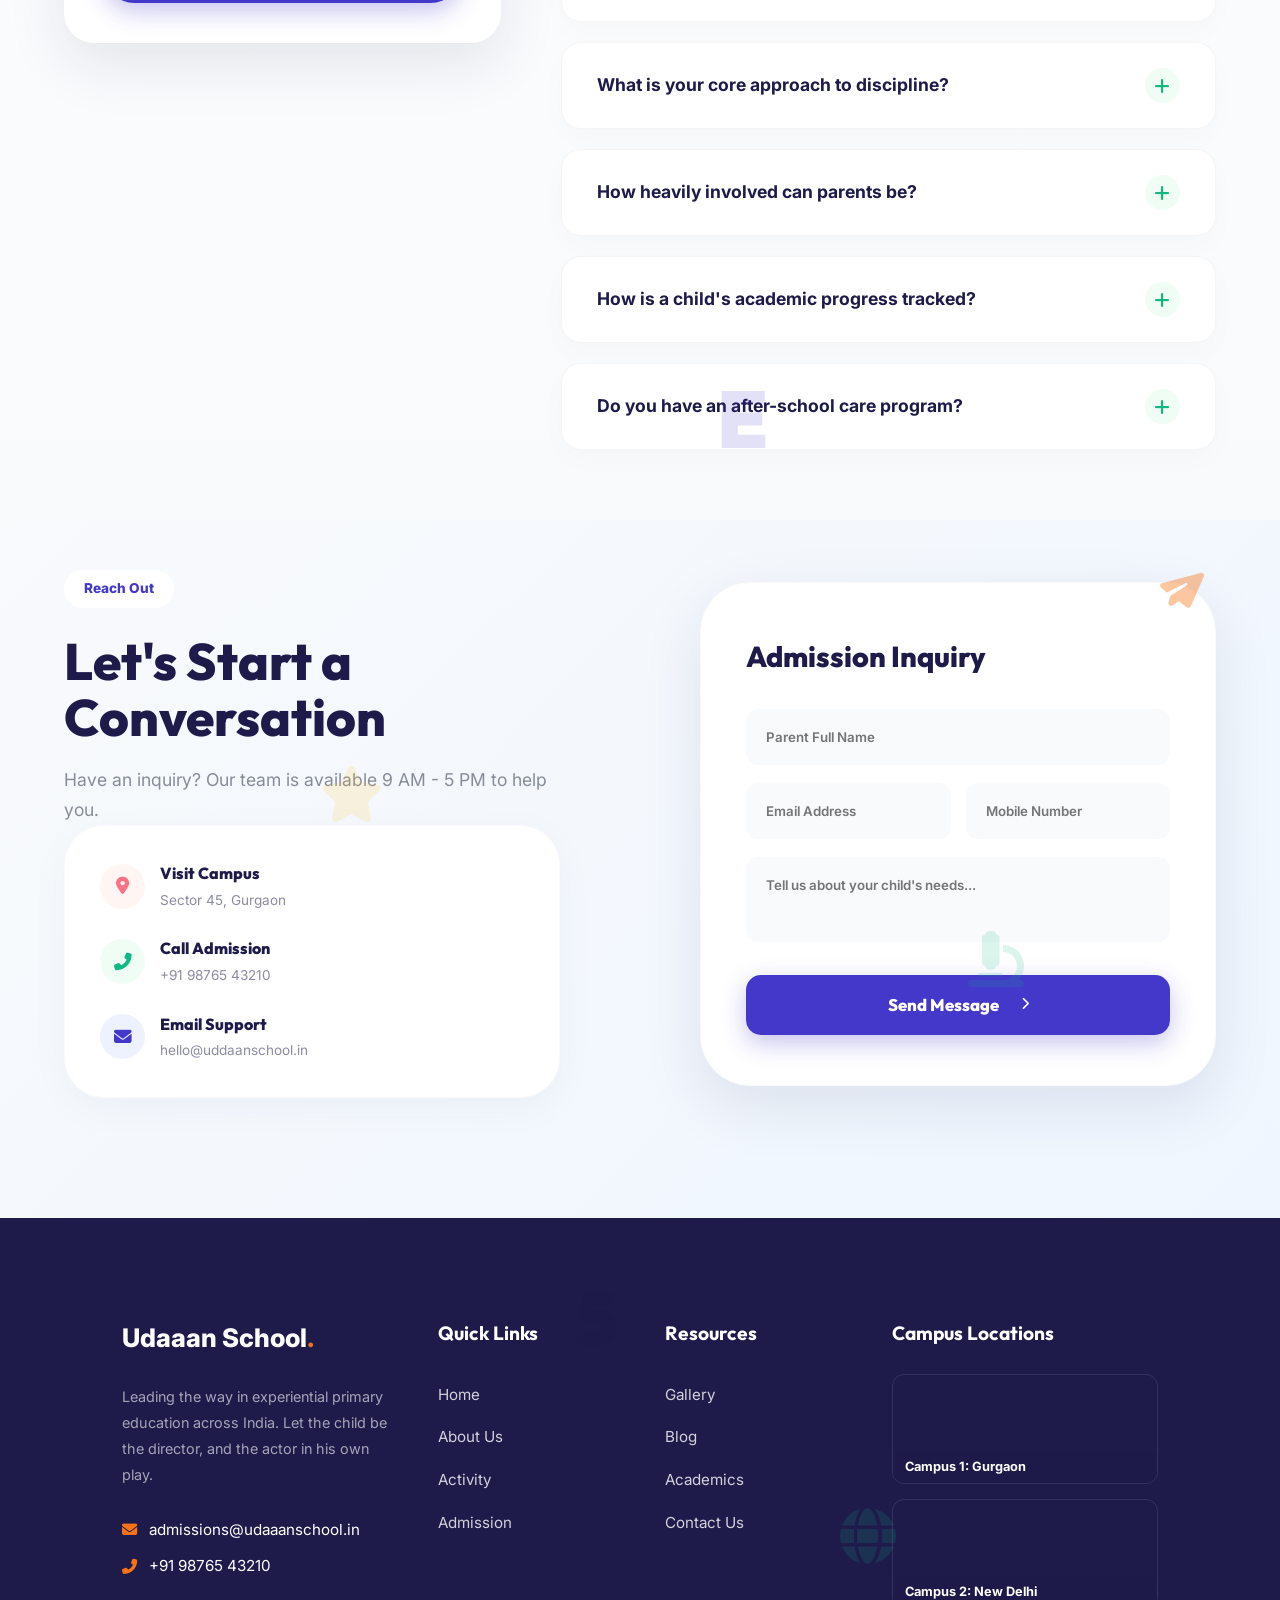
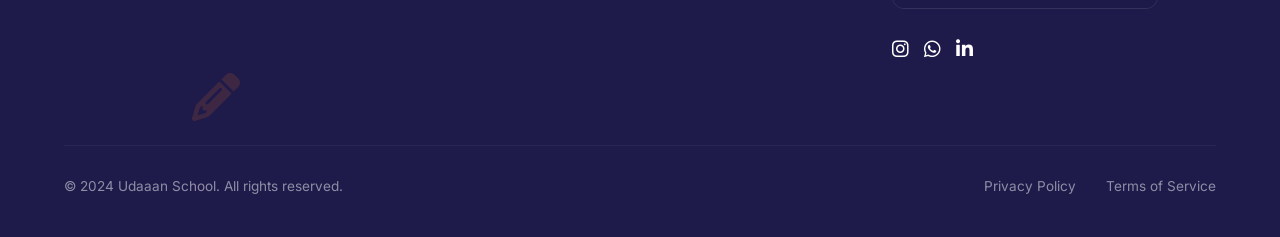
==== commit ad1af222: "Finalizing Udaaan School V2: SEO, Content, UI and Forms" ====
--- a/index.html
+++ b/index.html
@@ -3,11 +3,27 @@
 <head>
     <meta charset="UTF-8">
     <meta name="viewport" content="width=device-width, initial-scale=1.0">
-    <title>Edukids | The Future of Indian Primary Education</title>
+    <title>Udaaan School | The Future of Indian Primary Education</title>
+    <meta name="description" content="Udaaan School is a premium primary school in Gurgaon offering activity-based learning, STEM curriculum, and holistic child development in a secure campus.">
+    <meta name="keywords" content="primary school gurgaon, kids education, STEM school, preschool gurgaon, udaaan school">
+    <meta name="author" content="Udaaan School School">
+    
+    <!-- Open Graph / Facebook -->
+    <meta property="og:type" content="website">
+    <meta property="og:url" content="https://udaaan-school.vercel.app/">
+    <meta property="og:title" content="Udaaan School | The Future of Indian Primary Education">
+    <meta property="og:description" content="Leading the way in experiential primary education across India. Let the child be the director, and the actor in his own play.">
+    <meta property="og:image" content="hero_main.png">
+
+    <!-- Twitter -->
+    <meta property="twitter:card" content="summary_large_image">
+    <meta property="twitter:title" content="Udaaan School | The Future of Indian Primary Education">
+    <meta property="twitter:description" content="Leading the way in experiential primary education across India.">
+    <meta property="twitter:image" content="hero_main.png">
     <link rel="stylesheet" href="style.css">
     <link rel="stylesheet" href="https://cdnjs.cloudflare.com/ajax/libs/font-awesome/6.4.0/css/all.min.css">
     <style>
-        /* Specific Hero styles matching Edukids screenshot */
+        /* Specific Hero styles matching Udaaan School screenshot */
         .hero-images-container { position: relative; width: 500px; height: 500px; margin: 0 auto; }
         .circle-hero-1 { width: 320px; height: 320px; border-radius: 50%; border: 8px solid white; box-shadow: 0 30px 60px rgba(0,0,0,0.1); position: absolute; top: 0; left: 0; z-index: 2; object-fit: cover; }
         .circle-hero-2 { width: 380px; height: 380px; border-radius: 50%; border: 8px solid var(--accent-yellow); box-shadow: 0 30px 60px rgba(0,0,0,0.1); position: absolute; bottom: 0; right: 0; z-index: 1; object-fit: cover; }
@@ -33,6 +49,93 @@
     </style>
 </head>
 <body>
+
+    <!-- Navigation Placeholder -->
+    <div id="nav-placeholder"></div>
+    
+    <!-- GLOBAL FLOATING SCHOOL ELEMENTS (Aesthetic Overlay) -->
+    <style>
+        body { position: relative; } /* Crucial so absolute overlay binds to document height */
+        .global-floating-overlay {
+            position: absolute; /* Scrolls with the page instead of staying fixed! */
+            top: 0;
+            left: 0;
+            right: 0;
+            bottom: 0;
+            pointer-events: none;
+            z-index: 1; /* Pushed in front of section backgrounds */
+            overflow: hidden;
+        }
+        /* Lock all main content containers structurally ABOVE the floating overlay */
+        .container {
+            position: relative;
+            z-index: 10;
+        }
+        @keyframes wander1 {
+            0% { transform: translate(0, 0) rotate(0deg); }
+            33% { transform: translate(3vw, -5vh) rotate(15deg); }
+            66% { transform: translate(-1.5vw, 6vh) rotate(-10deg); }
+            100% { transform: translate(0, 0) rotate(0deg); }
+        }
+        @keyframes wander2 {
+            0% { transform: translate(0, 0) rotate(0deg); }
+            33% { transform: translate(-3vw, 5vh) rotate(-20deg); }
+            66% { transform: translate(2vw, -5vh) rotate(15deg); }
+            100% { transform: translate(0, 0) rotate(0deg); }
+        }
+        @keyframes wander3 {
+            0% { transform: translate(0, 0) rotate(0deg); }
+            33% { transform: translate(2vw, 6vh) rotate(10deg); }
+            66% { transform: translate(-2vw, -8vh) rotate(-15deg); }
+            100% { transform: translate(0, 0) rotate(0deg); }
+        }
+        .wander-a { animation: wander1 22s ease-in-out infinite; }
+        .wander-b { animation: wander2 26s ease-in-out infinite; }
+        .wander-c { animation: wander3 30s ease-in-out infinite; }
+        .f-char {
+            position: absolute;
+            font-family: 'Outfit', sans-serif;
+            font-weight: 900;
+        }
+    </style>
+    <div class="global-floating-overlay">
+        <!-- Spreading unique items FULLY across horizontal space (center/sides), safely sitting behind content -->
+        
+        <!-- Hero area (0 - 15%) -->
+        <div class="f-char wander-a" style="font-size: 5rem; color: var(--primary-indigo); opacity: 0.15; top: 3%; left: 18%;">A</div>
+        <i class="fas fa-rocket wander-b" style="position: absolute; color: var(--accent-orange); font-size: 3rem; opacity: 0.2; top: 6%; right: 30%;"></i>
+        <div class="f-char wander-c" style="font-size: 4.5rem; color: var(--accent-mint); opacity: 0.15; top: 12%; left: 60%;">1</div>
+        <i class="fas fa-apple-alt wander-a" style="position: absolute; color: #ef4444; font-size: 3.5rem; opacity: 0.15; top: 14%; left: 35%;"></i>
+        
+        <!-- About/Programs area (15 - 30%) -->
+        <div class="f-char wander-b" style="font-size: 5rem; color: var(--accent-orange); opacity: 0.15; top: 20%; right: 45%;">B</div>
+        <i class="fas fa-palette wander-a" style="position: absolute; color: var(--accent-yellow); font-size: 4rem; opacity: 0.15; top: 24%; left: 22%;"></i>
+        <div class="f-char wander-c" style="font-size: 4.5rem; color: var(--primary-navy); opacity: 0.15; top: 28%; right: 15%;">2</div>
+        <i class="fas fa-shapes wander-b" style="position: absolute; color: var(--secondary-purple); font-size: 3rem; opacity: 0.15; top: 32%; left: 55%;"></i>
+
+        <!-- Activities area (30 - 45%) -->
+        <div class="f-char wander-a" style="font-size: 5.5rem; color: var(--secondary-purple); opacity: 0.15; top: 38%; right: 25%;">C</div>
+        <i class="fas fa-music wander-b" style="position: absolute; color: var(--secondary-purple); font-size: 3.5rem; opacity: 0.18; top: 42%; left: 40%;"></i>
+        <div class="f-char wander-c" style="font-size: 4.5rem; color: var(--accent-yellow); opacity: 0.15; top: 47%; right: 45%;">3</div>
+        <i class="fas fa-bus wander-a" style="position: absolute; color: var(--accent-orange); font-size: 3rem; opacity: 0.15; top: 52%; left: 20%;"></i>
+
+        <!-- Testimonials/Admissions (45 - 65%) -->
+        <i class="fas fa-book-open wander-a" style="position: absolute; color: var(--primary-navy); font-size: 3.5rem; opacity: 0.15; top: 58%; left: 50%;"></i>
+        <div class="f-char wander-b" style="font-size: 5.5rem; color: var(--accent-mint); opacity: 0.15; top: 62%; right: 35%;">D</div>
+        <div class="f-char wander-c" style="font-size: 4.5rem; color: var(--accent-orange); opacity: 0.15; top: 68%; left: 30%;">4</div>
+        <i class="fas fa-graduation-cap wander-b" style="position: absolute; color: var(--primary-indigo); font-size: 4rem; opacity: 0.15; top: 72%; right: 15%;"></i>
+
+        <!-- FAQ (65 - 85%) -->
+        <i class="fas fa-flask wander-b" style="position: absolute; color: var(--secondary-purple); font-size: 3.5rem; opacity: 0.15; top: 77%; left: 65%;"></i>
+        <div class="f-char wander-a" style="font-size: 5rem; color: var(--primary-indigo); opacity: 0.15; top: 82%; right: 40%;">E</div>
+        <i class="fas fa-star wander-c" style="position: absolute; color: var(--accent-yellow); font-size: 3.5rem; opacity: 0.15; top: 87%; left: 25%;"></i>
+        <i class="fas fa-microscope wander-a" style="position: absolute; color: var(--accent-mint); font-size: 3.5rem; opacity: 0.15; top: 89%; right: 20%;"></i>
+
+        <!-- Contact / Bottom (85 - 100%) -->
+        <div class="f-char wander-b" style="font-size: 4.5rem; color: var(--primary-navy); opacity: 0.15; top: 93%; left: 45%;">5</div>
+        <i class="fas fa-globe wander-a" style="position: absolute; color: var(--accent-mint); font-size: 3.5rem; opacity: 0.15; top: 96%; right: 30%;"></i>
+        <i class="fas fa-pencil-alt wander-c" style="position: absolute; color: var(--accent-orange); font-size: 3rem; opacity: 0.15; top: 98%; left: 15%;"></i>
+    </div>
 
     <header id="header-placeholder"></header>
 
@@ -71,7 +174,9 @@
         </section>
 
         <!-- 2. ABOUT US PREVIEW -->
-        <section class="reveal">
+        <section class="reveal" style="padding-bottom: 60px; position: relative;">
+            <!-- Custom floating element for this empty zone -->
+            <i class="fas fa-paper-plane wander-c" style="position: absolute; color: var(--accent-orange); font-size: 3.5rem; opacity: 0.2; bottom: -30px; right: 12%; z-index: 1;"></i>
             <div class="container grid-2" style="align-items: center;">
                 <div style="position: relative; display: flex; justify-content: center;">
                     <img src="boy_skateboard.png" alt="About" style="width: 480px; height: 480px; border-radius: 50%; object-fit: cover; border: 15px solid white; box-shadow: var(--shadow-medium);">
@@ -79,7 +184,7 @@
                     <i class="fas fa-heart doodle" style="bottom: 10%; right: -20px; color: #fb7185; font-size: 2.5rem; opacity: 1;"></i>
                 </div>
                 <div style="padding-left: 60px;">
-                    <span class="section-tag">About Edukids</span>
+                    <span class="section-tag">About Udaaan School</span>
                     <h2 class="hero-title" style="font-size: 3.5rem; line-height: 1.1;">Traditional Classes <br>Simplified For Play</h2>
                     <p style="margin-top: 30px; font-size: 1.1rem; color: var(--text-muted); line-height: 1.8;">We believe the child should be the actor in their own play. Our campus is designed to encourage Peer engagement and long-term focus through curiosity, not pressure.</p>
                     <ul class="mt-40">
@@ -93,7 +198,7 @@
         </section>
 
         <!-- 3. ADMISSION PROCESS FLOWCHART -->
-        <section style="background: #f8fafc;">
+        <section style="background: #f8fafc; padding-top: 60px;">
             <div class="container">
                 <div class="text-center mb-60">
                     <span class="section-tag" style="background: white;">Step-by-Step</span>
@@ -119,46 +224,295 @@
                     <div><span class="section-tag">Visual Journey</span><h2 class="hero-title" style="font-size: 3.2rem; margin: 0;">Life at Campus</h2></div>
                     <a href="gallery.html" class="btn btn-primary" style="background: var(--primary-indigo); border-radius: 12px;">Explore Full Gallery</a>
                 </div>
-                <div class="grid-2" style="gap: 30px;">
-                    <img src="gallery.png" alt="Gallery" style="width: 100%; border-radius: 40px; box-shadow: var(--shadow-medium);">
-                    <img src="gallery.png" alt="Gallery" style="width: 100%; border-radius: 40px; box-shadow: var(--shadow-medium); filter: saturate(1.1) brightness(1.05);">
-                </div>
+                <style>
+                    .carousel-container {
+                        width: 100%;
+                        position: relative;
+                        padding: 10px 0;
+                    }
+                    /* Fading gradient edges for a slick look */
+                    .carousel-container::before, .carousel-container::after {
+                        content: "";
+                        position: absolute;
+                        top: 0;
+                        width: 15%;
+                        height: 100%;
+                        z-index: 2;
+                        pointer-events: none;
+                    }
+                    .carousel-container::before {
+                        left: 0;
+                        background: linear-gradient(to right, var(--bg-light), rgba(255,255,255,0));
+                    }
+                    .carousel-container::after {
+                        right: 0;
+                        background: linear-gradient(to left, var(--bg-light), rgba(255,255,255,0));
+                    }
+                    .carousel-track {
+                        display: flex;
+                        gap: 30px;
+                        overflow-x: auto;
+                        scroll-behavior: smooth;
+                        scrollbar-width: none; /* Firefox */
+                        -ms-overflow-style: none; /* IE/Edge */
+                        padding: 20px;
+                        scroll-snap-type: x mandatory;
+                    }
+                    .carousel-track::-webkit-scrollbar {
+                        display: none; /* Safari/Chrome */
+                    }
+                    .carousel-card {
+                        width: 450px;
+                        height: 320px;
+                        border-radius: 40px;
+                        overflow: hidden;
+                        box-shadow: var(--shadow-medium);
+                        flex-shrink: 0;
+                        position: relative;
+                        cursor: pointer;
+                        scroll-snap-align: center;
+                    }
+                    .carousel-card img {
+                        width: 100%;
+                        height: 100%;
+                        object-fit: cover;
+                        transition: transform 0.6s cubic-bezier(0.4, 0, 0.2, 1);
+                    }
+                    .carousel-card:hover img {
+                        transform: scale(1.1);
+                    }
+                    .carousel-arrow {
+                        position: absolute;
+                        top: 50%;
+                        transform: translateY(-50%);
+                        width: 60px;
+                        height: 60px;
+                        background: var(--white);
+                        border-radius: 50%;
+                        display: flex;
+                        align-items: center;
+                        justify-content: center;
+                        cursor: pointer;
+                        box-shadow: var(--shadow-medium);
+                        z-index: 10;
+                        border: none;
+                        color: var(--primary-indigo);
+                        font-size: 1.5rem;
+                        transition: var(--transition);
+                    }
+                    .carousel-arrow:hover {
+                        background: var(--primary-indigo);
+                        color: white;
+                        transform: translateY(-50%) scale(1.1);
+                    }
+                    .arrow-left { left: 10px; }
+                    .arrow-right { right: 10px; }
+
+                    @media (max-width: 768px) {
+                        .carousel-card { width: 300px; height: 220px; }
+                        .arrow-left { left: 0px; }
+                        .arrow-right { right: 0px; }
+                        .carousel-arrow { width: 45px; height: 45px; font-size: 1rem; }
+                    }
+                </style>
+                <div class="carousel-container" id="campusCarousel">
+                    <button class="carousel-arrow arrow-left" id="btnLeft" aria-label="Previous image"><i class="fas fa-arrow-left"></i></button>
+                    <button class="carousel-arrow arrow-right" id="btnRight" aria-label="Next image"><i class="fas fa-arrow-right"></i></button>
+                    <div class="carousel-track" id="scrollTrack">
+                        <!-- Set -->
+                        <div class="carousel-card"><img src="gallery.png" alt="Campus Life"></div>
+                        <div class="carousel-card"><img src="girl_hero.png" alt="Happy Student" style="filter: saturate(1.1) brightness(1.05);"></div>
+                        <div class="carousel-card"><img src="quiz_section.png" alt="Learning" style="filter: hue-rotate(5deg);"></div>
+                        <div class="carousel-card"><img src="boy_skateboard.png" alt="Activity" style="filter: saturate(1.2);"></div>
+                        <div class="carousel-card"><img src="gallery.png" alt="Campus Life" style="filter: hue-rotate(-10deg);"></div>
+                        <div class="carousel-card"><img src="books.png" alt="Library" style="filter: saturate(1.1) brightness(1.05);"></div>
+                        <div class="carousel-card"><img src="quiz_section.png" alt="Learning" style="filter: hue-rotate(5deg);"></div>
+                    </div>
+                </div>
+                
+                <script>
+                    document.addEventListener('DOMContentLoaded', () => {
+                        const track = document.getElementById('scrollTrack');
+                        const btnLeft = document.getElementById('btnLeft');
+                        const btnRight = document.getElementById('btnRight');
+                        
+                        // Card width + gap
+                        const scrollAmount = window.innerWidth <= 768 ? 330 : 480; 
+
+                        btnLeft.addEventListener('click', () => {
+                            track.scrollBy({ left: -scrollAmount, behavior: 'smooth' });
+                        });
+                        
+                        btnRight.addEventListener('click', () => {
+                            // Reset to start organically if reached end
+                            if (track.scrollLeft + track.clientWidth >= track.scrollWidth - 10) {
+                                track.scrollTo({ left: 0, behavior: 'smooth' });
+                            } else {
+                                track.scrollBy({ left: scrollAmount, behavior: 'smooth' });
+                            }
+                        });
+
+                        // Modern auto-scroll wrapper (3 seconds for faster feedback)
+                        let autoScrollTimer = setInterval(() => {
+                            btnRight.click();
+                        }, 3000);
+
+                        function pauseScroll() {
+                            clearInterval(autoScrollTimer);
+                        }
+
+                        function resumeScroll() {
+                            clearInterval(autoScrollTimer); // clear any existing
+                            autoScrollTimer = setInterval(() => { btnRight.click(); }, 3000);
+                        }
+
+                        // Only pause when hovering EXACTLY over a card or an arrow, not empty space
+                        document.querySelectorAll('.carousel-card').forEach(card => {
+                            card.addEventListener('mouseenter', pauseScroll);
+                            card.addEventListener('mouseleave', resumeScroll);
+                        });
+                        
+                        btnLeft.addEventListener('mouseenter', pauseScroll);
+                        btnLeft.addEventListener('mouseleave', resumeScroll);
+                        btnRight.addEventListener('mouseenter', pauseScroll);
+                        btnRight.addEventListener('mouseleave', resumeScroll);
+                    });
+                </script>
             </div>
         </section>
 
         <!-- 5. ACTIVITY (QUIZ) -->
         <section style="padding: 0 5%;" class="reveal">
-            <div class="container quiz-box">
-                <div class="bg-orange" style="display: flex; align-items: center; justify-content: center; padding: 50px;">
-                    <img src="quiz_section.png" alt="Quiz" style="width: 100%; border-radius: 40px; box-shadow: var(--shadow-medium);">
-                </div>
-                <div class="bg-navy" style="padding: 100px 80px; display: flex; flex-direction: column; justify-content: center;">
-                    <span class="section-tag" style="background: rgba(255,255,255,0.1); color: white;">Play-to-Learn</span>
-                    <h2 style="font-size: 3.5rem; color: white; line-height: 1.1; margin-bottom: 30px;">Online Quiz Games</h2>
-                    <p style="opacity: 0.8; color: white; font-size: 1.2rem; line-height: 1.8;">We gamify every assessment. Your child won't feel like they're being tested, they'll feel like they're winning!</p>
-                    <a href="activities.html" class="btn" style="background: white; color: var(--primary-navy); margin-top: 40px; max-width: 250px; justify-content: center;">Game Library</a>
-                </div>
-            </div>
-        </section>
-
-        <!-- TESTIMONIALS (SUPERSTARS) -->
-        <section class="reveal">
+            <style>
+                .quiz-banner {
+                    background: linear-gradient(135deg, var(--primary-navy) 0%, #312e81 100%);
+                    border-radius: 40px;
+                    overflow: hidden;
+                    display: grid;
+                    grid-template-columns: 1.1fr 0.9fr;
+                    align-items: center;
+                    box-shadow: 0 20px 50px rgba(30, 27, 75, 0.15);
+                    position: relative;
+                    min-height: 380px; 
+                }
+                .quiz-banner-content {
+                    padding: 50px 60px;
+                    position: relative;
+                    z-index: 2;
+                }
+                .quiz-banner-img-wrapper {
+                    height: 100%;
+                    width: 100%;
+                    position: relative;
+                    overflow: hidden;
+                }
+                .quiz-banner-img {
+                    width: 100%;
+                    height: 100%;
+                    object-fit: cover;
+                    object-position: left center;
+                    transition: transform 0.6s cubic-bezier(0.4, 0, 0.2, 1);
+                }
+                .quiz-banner:hover .quiz-banner-img {
+                    transform: scale(1.05); /* Engaging image zoom on hover */
+                }
+                .quiz-gradient-mask {
+                    position: absolute;
+                    top: 0;
+                    bottom: 0;
+                    left: 0;
+                    width: 150px;
+                    background: linear-gradient(to right, #312e81, transparent);
+                    z-index: 1;
+                }
+                /* Engaging button */
+                .btn-quiz {
+                    background: white;
+                    color: var(--primary-navy);
+                    padding: 16px 35px;
+                    border-radius: 50px;
+                    font-weight: 800;
+                    display: inline-flex;
+                    align-items: center;
+                    gap: 12px;
+                    transition: all 0.3s;
+                    box-shadow: 0 10px 25px rgba(0,0,0,0.1);
+                    text-decoration: none;
+                    margin-top: 15px;
+                }
+                .btn-quiz:hover {
+                    transform: translateY(-5px);
+                    box-shadow: 0 15px 35px rgba(249, 115, 22, 0.3);
+                    background: var(--accent-orange);
+                    color: white;
+                }
+                .btn-quiz i {
+                    color: var(--accent-orange);
+                    transition: color 0.3s;
+                }
+                .btn-quiz:hover i {
+                    color: white;
+                }
+                
+                @media (max-width: 992px) {
+                    .quiz-banner {
+                        grid-template-columns: 1fr;
+                        min-height: auto;
+                    }
+                    .quiz-banner-content {
+                        padding: 40px 30px;
+                    }
+                    .quiz-banner-img-wrapper {
+                        height: 300px;
+                    }
+                    .quiz-gradient-mask {
+                        width: 100%;
+                        height: 100px;
+                        background: linear-gradient(to bottom, #312e81, transparent);
+                    }
+                }
+            </style>
+            <div class="container quiz-banner">
+                <div class="quiz-banner-content">
+                    <span style="background: rgba(255,255,255,0.1); color: var(--accent-yellow); border: 1px solid rgba(255,255,255,0.2); border-radius: 50px; padding: 8px 18px; font-size: 0.8rem; font-weight: 800; display: inline-flex; align-items: center; gap: 8px; margin-bottom: 25px;">
+                        <i class="fas fa-gamepad"></i> Play-to-Learn Core
+                    </span>
+                    <h2 style="font-size: 3rem; color: white; line-height: 1.1; margin-bottom: 15px; font-weight: 800;">
+                        Interactive <span style="color: var(--accent-orange);">Quiz Games</span>
+                    </h2>
+                    <p style="opacity: 0.85; color: white; font-size: 1.1rem; line-height: 1.6; margin-bottom: 25px; max-width: 450px;">
+                        We gamify every assessment. Your child won't feel like they're being tested, they'll feel like they're winning!
+                    </p>
+                    <a href="activities.html" class="btn-quiz">
+                        Explore Game Library <i class="fas fa-arrow-right"></i>
+                    </a>
+                </div>
+
+                <div class="quiz-banner-img-wrapper">
+                    <div class="quiz-gradient-mask"></div>
+                    <img src="quiz_section.png" alt="Quiz Games" class="quiz-banner-img">
+                </div>
+            </div>
+        </section>
+
+        <!-- ACADEMIC HIGHLIGHTS -->
+        <section class="reveal" style="padding: 50px 0;">
             <div class="container">
-                 <div class="text-center mb-60">
-                    <span class="section-tag">Superstars</span>
-                    <h2 class="hero-title" style="font-size: 3.2rem;">Month's Highlight</h2>
-                </div>
-                <div class="grid-4" style="gap: 50px;">
-                    <div style="text-align: center;"><img src="student_1.png" alt="Kid" style="width: 180px; height: 180px; border-radius: 50%; border: 6px solid var(--secondary-purple); box-shadow: var(--shadow-soft); margin-bottom: 25px;"><h3>Ananya Roy</h3><p style="opacity: 0.6; font-size: 0.9rem;">Grade 3 Star Learner</p></div>
-                    <div style="text-align: center;"><img src="student_2.png" alt="Kid" style="width: 180px; height: 180px; border-radius: 50%; border: 6px solid #f0fff4; box-shadow: var(--shadow-soft); margin-bottom: 25px;"><h3>Aarav Sing</h3><p style="opacity: 0.6; font-size: 0.9rem;">Chess Junior Champion</p></div>
-                    <div style="text-align: center;"><img src="student_1.png" alt="Kid" style="width: 180px; height: 180px; border-radius: 50%; border: 6px solid #fff5f2; filter: hue-rotate(90deg); box-shadow: var(--shadow-soft); margin-bottom: 25px;"><h3>Isha Patel</h3><p style="opacity: 0.6; font-size: 0.9rem;">Artist of the Month</p></div>
-                    <div style="text-align: center;"><img src="student_2.png" alt="Kid" style="width: 180px; height: 180px; border-radius: 50%; border: 6px solid #eef2ff; filter: saturate(1.2); box-shadow: var(--shadow-soft); margin-bottom: 25px;"><h3>Vihaan Sharma</h3><p style="opacity: 0.6; font-size: 0.9rem;">STEM Lego Lead</p></div>
+                 <div class="text-center mb-40">
+                    <span class="section-tag">Academic Excellence</span>
+                    <h2 class="hero-title" style="font-size: 3.2rem;">Academic Highlights</h2>
+                </div>
+                <div class="grid-4" style="gap: 30px;">
+                    <div style="text-align: center;"><img src="student_1.png" alt="Kid" style="width: 160px; height: 160px; border-radius: 50%; border: 6px solid var(--secondary-purple); box-shadow: var(--shadow-soft); margin-bottom: 15px;"><h3>Ananya Roy</h3><p style="opacity: 0.6; font-size: 0.9rem;">Grade 3 Star Learner</p></div>
+                    <div style="text-align: center;"><img src="student_2.png" alt="Kid" style="width: 160px; height: 160px; border-radius: 50%; border: 6px solid #f0fff4; box-shadow: var(--shadow-soft); margin-bottom: 15px;"><h3>Aarav Sing</h3><p style="opacity: 0.6; font-size: 0.9rem;">Chess Junior Champion</p></div>
+                    <div style="text-align: center;"><img src="student_1.png" alt="Kid" style="width: 160px; height: 160px; border-radius: 50%; border: 6px solid #fff5f2; filter: hue-rotate(90deg); box-shadow: var(--shadow-soft); margin-bottom: 15px;"><h3>Isha Patel</h3><p style="opacity: 0.6; font-size: 0.9rem;">Artist of the Month</p></div>
+                    <div style="text-align: center;"><img src="student_2.png" alt="Kid" style="width: 160px; height: 160px; border-radius: 50%; border: 6px solid #eef2ff; filter: saturate(1.2); box-shadow: var(--shadow-soft); margin-bottom: 15px;"><h3>Vihaan Sharma</h3><p style="opacity: 0.6; font-size: 0.9rem;">STEM Lego Lead</p></div>
                 </div>
             </div>
         </section>
 
         <!-- TESTIMONIALS (PARENT TRUST) -->
-        <section style="background: white;">
+        <section style="background: white; padding-bottom: 50px;">
             <div class="container">
                 <div class="text-center mb-60">
                     <span class="section-tag">Parent Trust</span>
@@ -184,7 +538,7 @@
         </section>
 
         <!-- 7. BLOGS PREVIEW -->
-        <section class="reveal">
+        <section class="reveal" style="padding-top: 50px; padding-bottom: 50px;">
             <div class="container">
                 <div style="display: flex; justify-content: space-between; align-items: flex-end; margin-bottom: 60px;">
                     <div><span class="section-tag">Knowledge Hub</span><h2 class="hero-title" style="font-size: 3.2rem; margin: 0;">Parenting Tips</h2></div>
@@ -212,31 +566,165 @@
         </section>
 
         <!-- 8. FAQ SECTION -->
-        <section class="reveal" style="background: #fdfdfd;">
-            <div class="container">
-                 <div class="text-center mb-60">
-                    <span class="section-tag">Quick Help</span>
-                    <h2 class="hero-title" style="font-size: 3.2rem;">FAQs Overview</h2>
-                </div>
-                <div style="max-width: 900px; margin: 0 auto;">
-                    <div class="faq-item">
-                        <div class="faq-header">What is the age criteria for Nursery? <i class="fas fa-plus"></i></div>
-                        <div class="faq-body"><p>For the session 2024-25, child must be born between April 2020 and March 2021.</p></div>
-                    </div>
-                    <div class="faq-item">
-                        <div class="faq-header">Do you provide secure school transport? <i class="fas fa-plus"></i></div>
-                        <div class="faq-body"><p>Yes, we have GPS-tracked secure buses with female attendants covering most of Gurgaon.</p></div>
-                    </div>
-                    <div class="faq-item">
-                        <div class="faq-header">What is the teacher-student ratio? <i class="fas fa-plus"></i></div>
-                        <div class="faq-body"><p>We maintain a prime 1:15 ratio to ensure deep personal mentoring for every child.</p></div>
-                    </div>
-                </div>
-            </div>
+        <section id="faq" class="reveal" style="background: linear-gradient(to bottom, #fdfdfd, #f8fafc); padding-bottom: 50px;">
+            <style>
+                .faq-grid {
+                    display: grid;
+                    grid-template-columns: 1fr 1.5fr;
+                    gap: 60px;
+                    align-items: flex-start;
+                }
+                .faq-leftbox {
+                    position: sticky;
+                    top: 120px;
+                }
+                .premium-faq-item {
+                    background: var(--white);
+                    border-radius: 20px;
+                    margin-bottom: 20px;
+                    border: 1px solid rgba(0,0,0,0.04);
+                    box-shadow: 0 10px 30px rgba(0,0,0,0.02);
+                    transition: var(--transition);
+                    overflow: hidden;
+                }
+                .premium-faq-item:hover {
+                    box-shadow: 0 15px 40px rgba(67, 56, 202, 0.08);
+                    transform: translateX(5px);
+                    border-color: rgba(67, 56, 202, 0.2);
+                }
+                .premium-faq-header {
+                    padding: 25px 35px;
+                    cursor: pointer;
+                    display: flex;
+                    justify-content: space-between;
+                    align-items: center;
+                    font-weight: 700;
+                    font-size: 1.1rem;
+                    color: var(--primary-navy);
+                }
+                .icon-box {
+                    width: 35px;
+                    height: 35px;
+                    background: #f0fdf4;
+                    color: #10b981;
+                    border-radius: 50%;
+                    display: flex;
+                    align-items: center;
+                    justify-content: center;
+                    transition: all 0.4s ease;
+                }
+                .premium-faq-item.active .icon-box {
+                    background: var(--accent-orange);
+                    color: white;
+                    transform: rotate(45deg);
+                }
+                .premium-faq-body {
+                    padding: 0 35px;
+                    max-height: 0;
+                    opacity: 0;
+                    transition: all 0.5s ease;
+                    color: var(--text-muted);
+                    font-size: 1.05rem;
+                    line-height: 1.8;
+                }
+                .premium-faq-item.active .premium-faq-body {
+                    padding: 0 35px 30px;
+                    max-height: 400px;
+                    opacity: 1;
+                }
+                @media (max-width: 992px) {
+                    .faq-grid { grid-template-columns: 1fr; }
+                    .faq-leftbox { position: relative; top: 0; margin-bottom: 40px; }
+                }
+            </style>
+            <div class="container faq-grid">
+                 <div class="faq-leftbox">
+                    <span class="section-tag" style="background: #fff5f2; color: #f97316;">Parent Answers</span>
+                    <h2 class="hero-title" style="font-size: 3.5rem; line-height: 1.1; margin-bottom: 25px;">Everything You Need To Know.</h2>
+                    <p style="opacity: 0.7; font-size: 1.1rem; line-height: 1.8; margin-bottom: 40px;">
+                        Parenting is an incredible journey, and picking the right educational environment is everything. We've compiled the top 10 most critical questions our community of mothers and fathers ask us.
+                    </p>
+                    
+                    <div style="background: white; padding: 40px; border-radius: 30px; box-shadow: var(--shadow-medium); position: relative; overflow: hidden;">
+                        <div style="position: absolute; top: -20px; right: -20px; width: 100px; height: 100px; background: var(--accent-yellow); border-radius: 50%; opacity: 0.2;"></div>
+                        <h4 style="font-size: 1.3rem; margin-bottom: 15px; color: var(--primary-navy);">Still have doubts?</h4>
+                        <p style="opacity: 0.6; font-size: 1rem; line-height: 1.6; margin-bottom: 25px;">Our admission counselors are ready to help chart your child's growth map.</p>
+                        <a href="contact.html" class="btn btn-primary" style="width: 100%; justify-content: center; background: var(--primary-indigo); padding: 18px;">Contact Counselor</a>
+                    </div>
+                </div>
+                
+                <div class="faq-list">
+                    <!-- Item 1 -->
+                    <div class="premium-faq-item">
+                        <div class="premium-faq-header">What is the exact age criteria for Nursery? <div class="icon-box"><i class="fas fa-plus"></i></div></div>
+                        <div class="premium-faq-body">For the session 2024-25, the child must be born between April 2020 and March 2021 as per the national mandate. We heavily focus on developmental readiness over strict age cutoffs when evaluating.</div>
+                    </div>
+                    <!-- Item 2 -->
+                    <div class="premium-faq-item">
+                        <div class="premium-faq-header">Do you provide completely secure transport? <div class="icon-box"><i class="fas fa-plus"></i></div></div>
+                        <div class="premium-faq-body">Absolutely! Our modern fleet of AC buses features live GPS-tracking sent directly to your phone, female attendants permanently on board, and strict speed-governing locks covering major Gurgaon sectors.</div>
+                    </div>
+                    <!-- Item 3 -->
+                    <div class="premium-faq-item">
+                        <div class="premium-faq-header">What is the teacher-student classroom ratio? <div class="icon-box"><i class="fas fa-plus"></i></div></div>
+                        <div class="premium-faq-body">We maintain a strict 1:15 ratio with one lead mentor and one assistant teacher in every room. This avoids crowd-teaching and allows for deep, personal mentoring and constant emotional supervision.</div>
+                    </div>
+                    <!-- Item 4 -->
+                    <div class="premium-faq-item">
+                        <div class="premium-faq-header">How do you manage device screen time? <div class="icon-box"><i class="fas fa-plus"></i></div></div>
+                        <div class="premium-faq-body">Technology is purely a tool here, not a babysitter. 80% of our day relies on kinetic, hands-on learning outside. The 20% dedicated to tablets uses exclusive logic-building apps in heavily monitored short intervals.</div>
+                    </div>
+                    <!-- Item 5 -->
+                    <div class="premium-faq-item">
+                        <div class="premium-faq-header">How do you handle severe separation anxiety? <div class="icon-box"><i class="fas fa-plus"></i></div></div>
+                        <div class="premium-faq-body">The first two weeks allow mothers to sit just outside the learning pods. Our psychologists utilize specific transitional play therapy to ease your child slowly into forming independent trust with their mentor.</div>
+                    </div>
+                    <!-- Item 6 -->
+                    <div class="premium-faq-item">
+                        <div class="premium-faq-header">Are daily meals provided and nutritious? <div class="icon-box"><i class="fas fa-plus"></i></div></div>
+                        <div class="premium-faq-body">Yes. We have an in-house organic kitchen curated by a pediatric nutritionist. All meals are purely vegetarian, hot, varied daily, and free of any processed refined sugars or generic artificial flavors.</div>
+                    </div>
+                    <!-- Item 7 -->
+                    <div class="premium-faq-item">
+                        <div class="premium-faq-header">What is your core approach to discipline? <div class="icon-box"><i class="fas fa-plus"></i></div></div>
+                        <div class="premium-faq-body">We reject harsh or traditional punishments. We use 'positive reinforcement' and 'restorative reflection corners'. We guide children to comprehend WHY an action was wrong, building intrinsic moral compasses instead of fear.</div>
+                    </div>
+                    <!-- Item 8 -->
+                    <div class="premium-faq-item">
+                        <div class="premium-faq-header">How heavily involved can parents be? <div class="icon-box"><i class="fas fa-plus"></i></div></div>
+                        <div class="premium-faq-body">Extremely! We have monthly "Parent Coffee Mornings", "Hero Reading Days" where you read to the class, and a dedicated mobile app that serves you real-time picture updates of their daily milestones while you are at work.</div>
+                    </div>
+                    <!-- Item 9 -->
+                    <div class="premium-faq-item">
+                        <div class="premium-faq-header">How is a child's academic progress tracked? <div class="icon-box"><i class="fas fa-plus"></i></div></div>
+                        <div class="premium-faq-body">There are zero traditional written exams in the primary blocks. We generate deep "Milestone Portfolios" based on observations during play, puzzle-solving speeds, and artistic expressions to gauge cognitive growth.</div>
+                    </div>
+                    <!-- Item 10 -->
+                    <div class="premium-faq-item">
+                        <div class="premium-faq-header">Do you have an after-school care program? <div class="icon-box"><i class="fas fa-plus"></i></div></div>
+                        <div class="premium-faq-body">For working parents, our "Sunset Hub" runs until 5:30 PM. It is not just babysitting daycare; the children participate in independent reading, instrumental music access, and calm wind-down yoga before going home.</div>
+                    </div>
+                </div>
+            </div>
+            
+            <script>
+                // Exclusive Accordion Logic - opens one at a time and toggles cross icon
+                document.querySelectorAll('.premium-faq-header').forEach(header => {
+                    header.addEventListener('click', () => {
+                        const item = header.parentElement;
+                        const wasActive = item.classList.contains('active');
+                        // Close all others seamlessly
+                        document.querySelectorAll('.premium-faq-item').forEach(i => i.classList.remove('active'));
+                        if (!wasActive) {
+                            item.classList.add('active');
+                        }
+                    });
+                });
+            </script>
         </section>
 
         <!-- 9. CONTACT US SECTION (Improved Layout) -->
-        <section class="reveal" style="background-color: #f8fafc; overflow: hidden;">
+        <section class="reveal" style="background: linear-gradient(135deg, #f8fafc, #eff6ff); padding-top: 50px; overflow: hidden;">
             <div class="container grid-2" style="gap: 120px; align-items: center;">
                 <div style="padding-right: 20px;">
                     <span class="section-tag" style="background: white; color: var(--primary-indigo);">Reach Out</span>
@@ -297,7 +785,7 @@
         if (contactForm) {
             contactForm.addEventListener('submit', (e) => {
                 e.preventDefault();
-                alert('Thank you! Your message has been sent to Edukids. Our coordinator will contact you shortly.');
+                alert('Thank you! Your message has been sent to Udaaan School. Our coordinator will contact you shortly.');
                 contactForm.reset();
             });
         }
--- a/style.css
+++ b/style.css
@@ -168,6 +168,15 @@
     color: var(--primary-indigo);
 }
 
+.menu-toggle {
+    display: none;
+    font-size: 1.5rem;
+    background: none;
+    border: none;
+    cursor: pointer;
+    color: var(--primary-navy);
+}
+
 /* Hero */
 .hero {
     min-height: 85vh;
@@ -374,19 +383,47 @@
 }
 
 @media (max-width: 992px) {
+    .menu-toggle {
+        display: block;
+    }
+
     .hero-title {
         font-size: 3.5rem;
+        text-align: center;
+    }
+
+    .hero-content {
+        text-align: center;
+    }
+
+    .hero-content p {
+        margin: 20px auto;
     }
 
     .grid-2,
     .quiz-box {
-        grid-template-columns: 1fr;
+        grid-template-columns: 1fr !important;
         height: auto;
-        gap: 40px;
+        gap: 60px;
     }
 
     .nav-links {
+        position: fixed;
+        top: 80px;
+        left: 0;
+        width: 100%;
+        background: var(--white);
+        flex-direction: column;
+        align-items: center;
+        overflow: hidden;
+        transition: var(--transition);
+        box-shadow: 0 10px 30px rgba(0,0,0,0.05);
         display: none;
+    }
+
+    .nav-links.active {
+        display: flex;
+        padding: 40px 0;
     }
 
     .process-flow {
@@ -410,4 +447,33 @@
     .process-step i {
         margin: 0;
     }
+
+    .hero-images-container {
+        width: 100%;
+        max-width: 400px;
+        height: auto;
+        aspect-ratio: 1;
+        margin-top: 40px;
+    }
+
+    .circle-hero-1 {
+        width: 70%;
+        height: 70%;
+    }
+
+    .circle-hero-2 {
+        width: 80%;
+        height: 80%;
+    }
+}
+
+@media (max-width: 768px) {
+    .hero-title {
+        font-size: 2.5rem;
+    }
+    
+    .grid-4 {
+        grid-template-columns: 1fr 1fr;
+        gap: 20px;
+    }
 }
